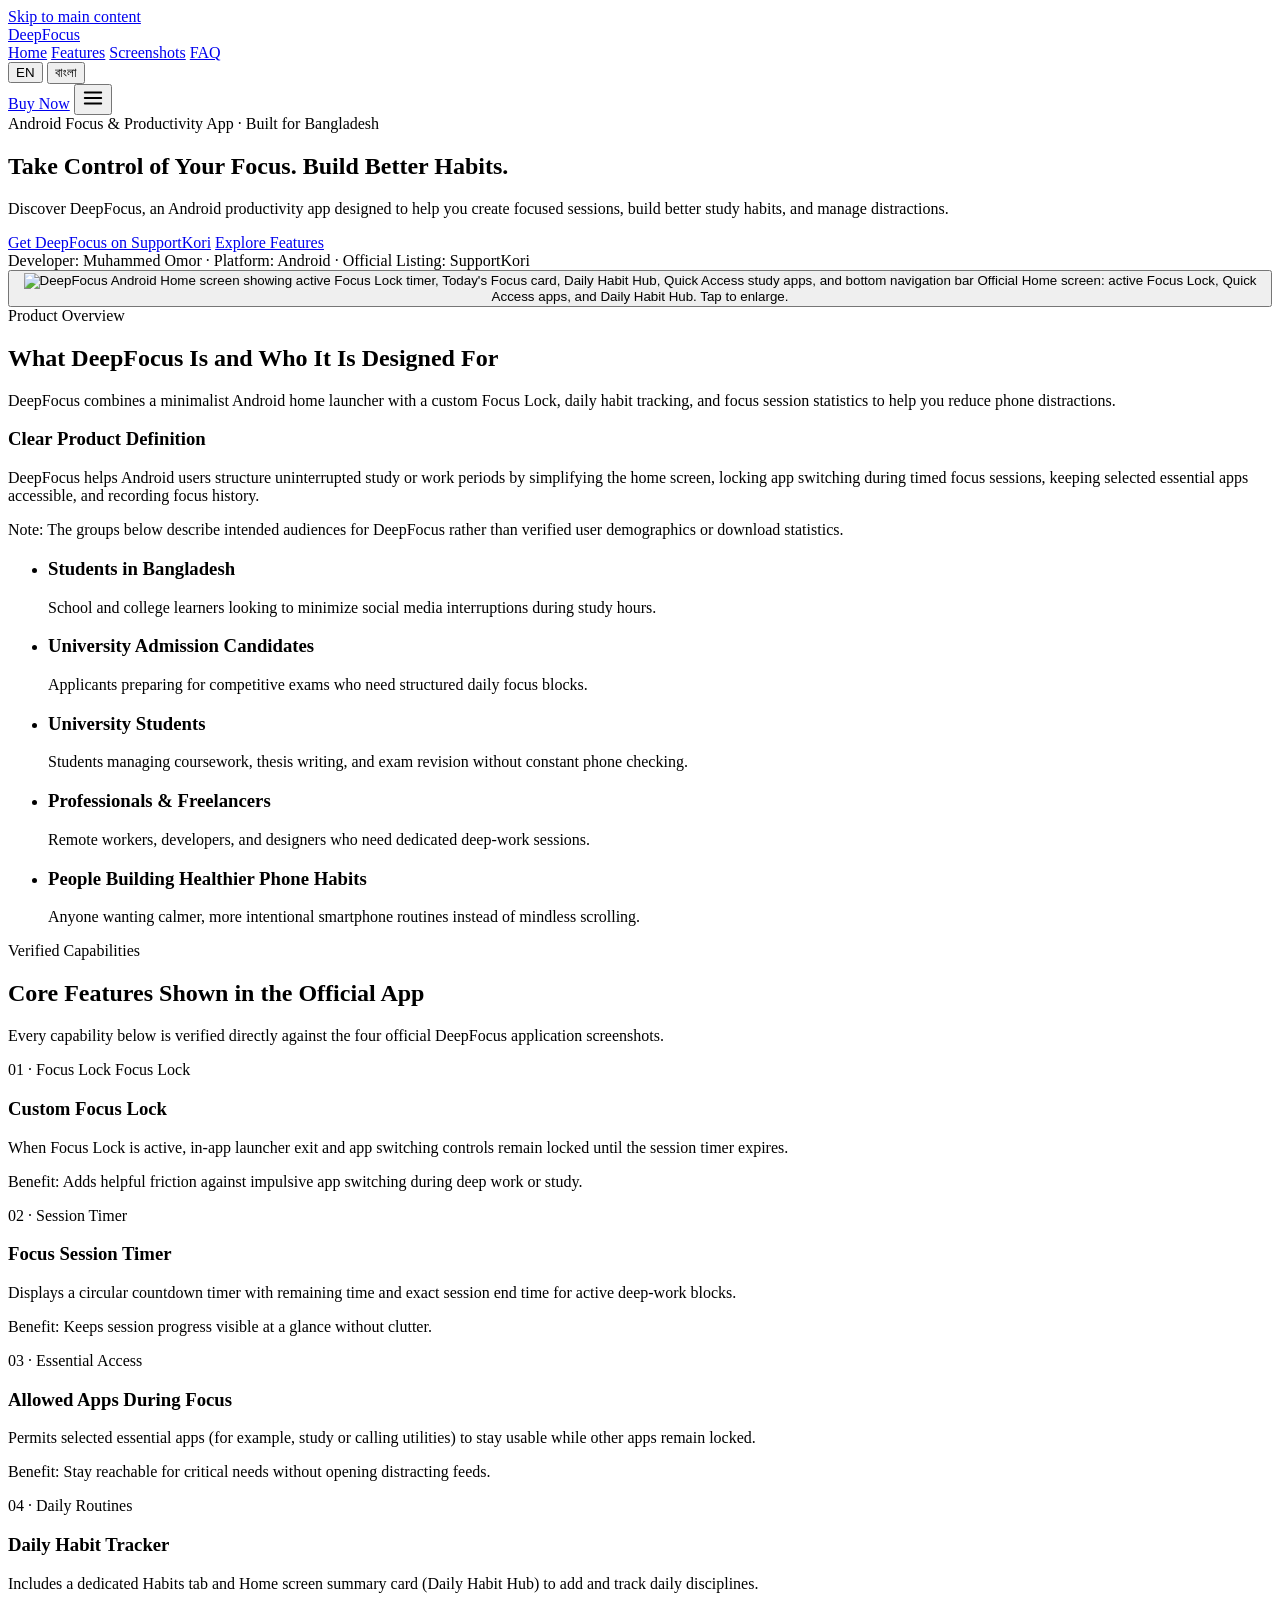
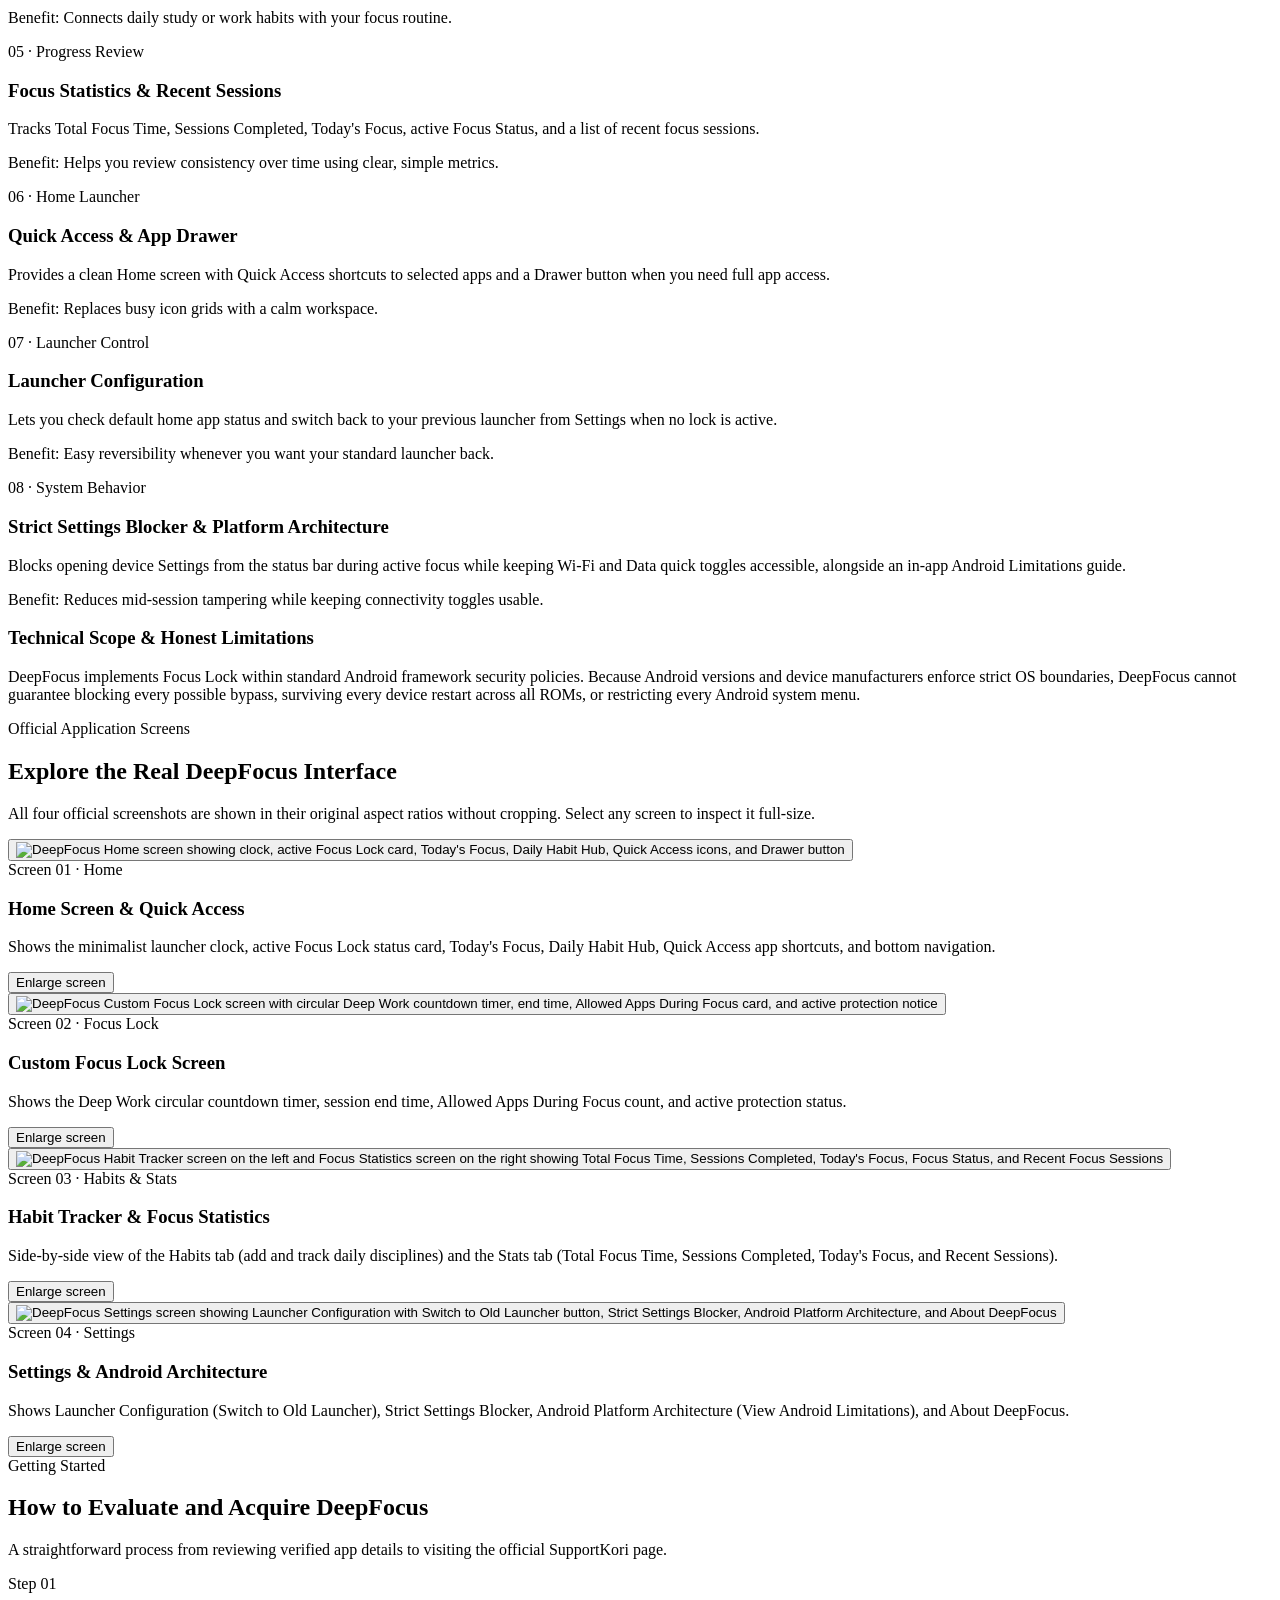
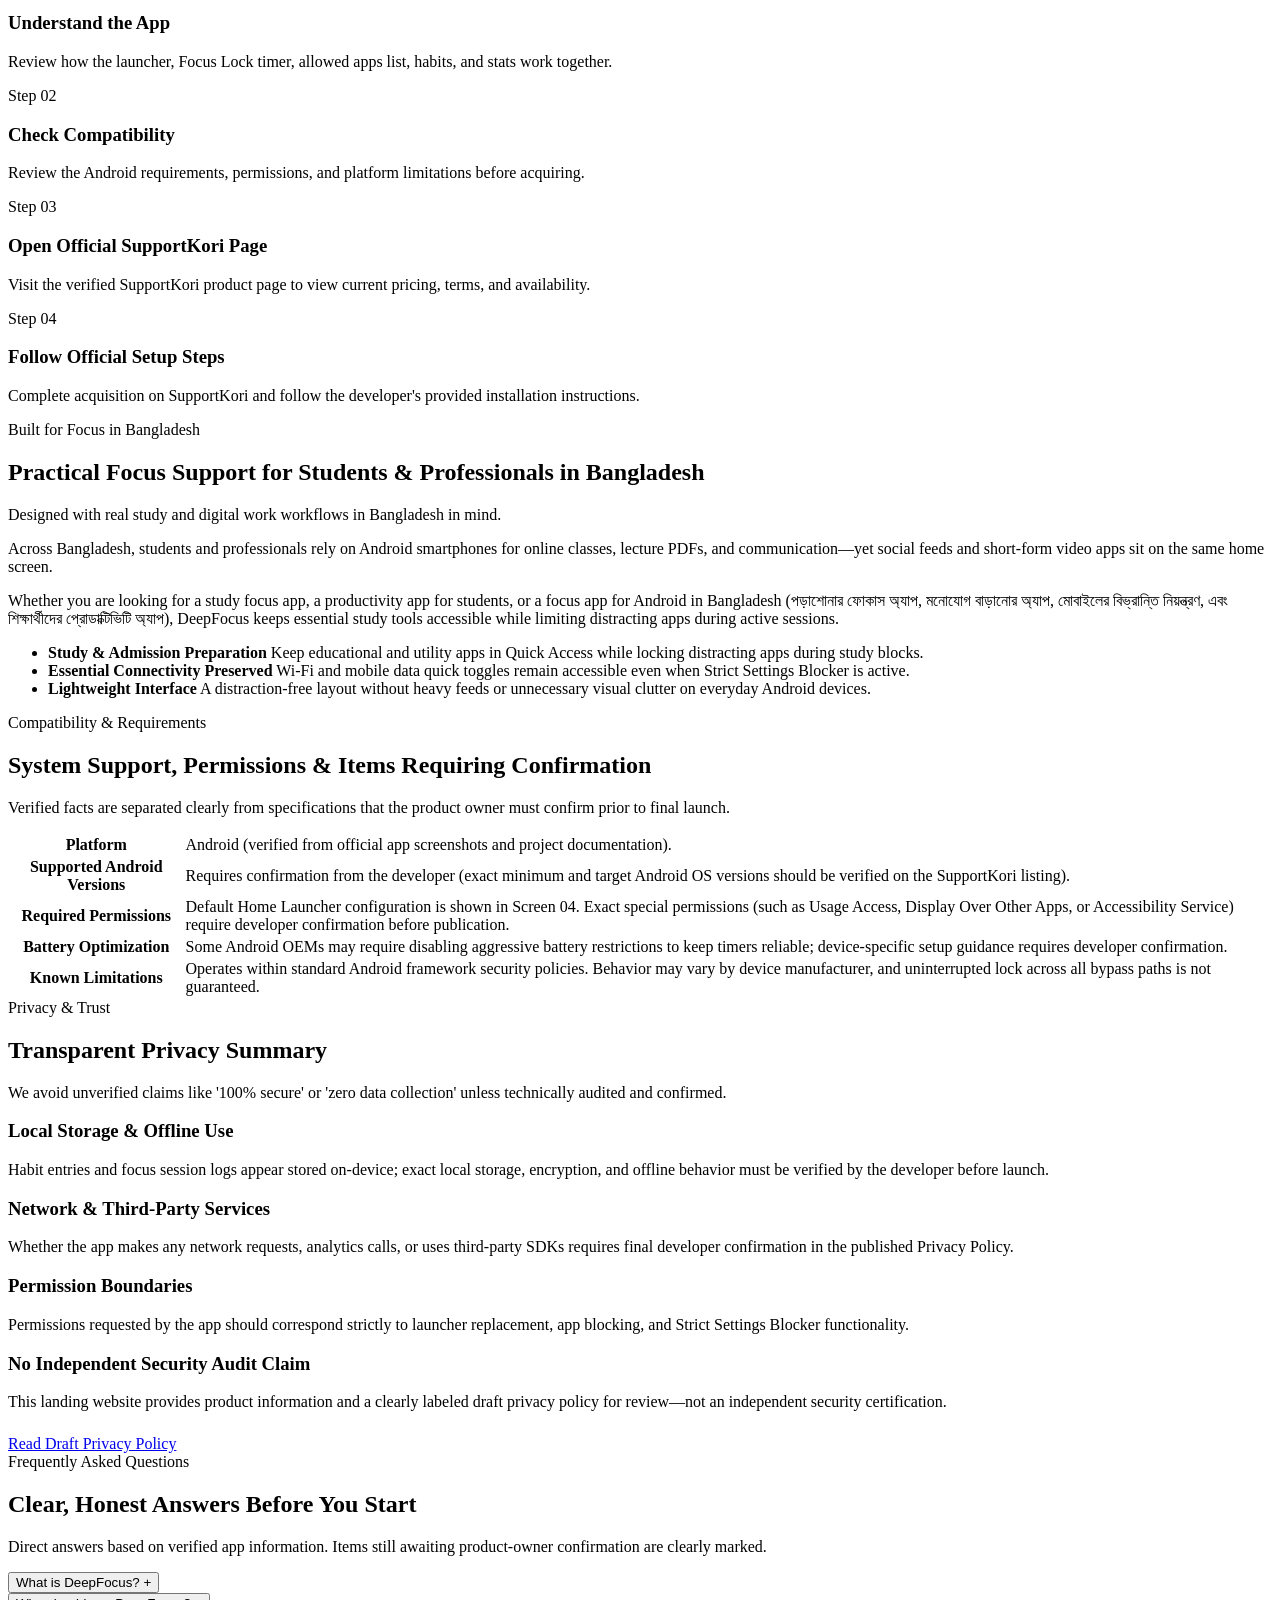
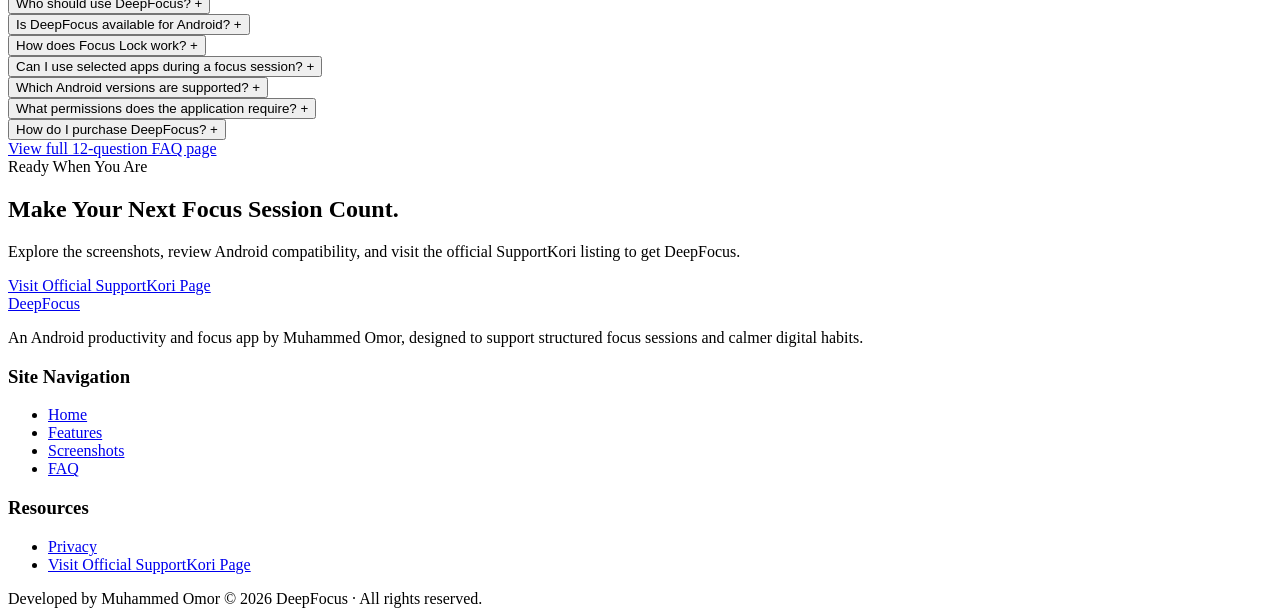
==== index.html @ 7eab88c1 "feat: initialize project skeleton for DeepFocus landing page Set up React, Vite, TypeScript, and Tai" ====
<!doctype html>
<html lang="en">
  <head>
    <meta charset="UTF-8" />
    <meta name="viewport" content="width=device-width, initial-scale=1.0" />
    <title>DeepFocus – Focus &amp; Study Productivity App in Bangladesh</title>
    <meta
      name="description"
      content="Discover DeepFocus, an Android focus and productivity app by Muhammed Omor for study sessions, habit tracking, and distraction management in Bangladesh."
    />
    <meta name="author" content="Muhammed Omor" />
    <meta name="theme-color" content="#0B1220" />

    <!--
      POST-DEPLOYMENT CONFIGURATION (Recommended):
      Once your site is live on GitHub Pages or Vercel, replace https://YOUR-PRODUCTION-DOMAIN/
      below with your real HTTPS URL and remove the comment markers.
      <link rel="canonical" href="https://YOUR-PRODUCTION-DOMAIN/" />
      <meta property="og:url" content="https://YOUR-PRODUCTION-DOMAIN/" />
    -->

    <!-- Open Graph / Social Sharing -->
    <meta property="og:type" content="website" />
    <meta property="og:site_name" content="DeepFocus" />
    <meta property="og:locale" content="en_BD" />
    <meta property="og:locale:alternate" content="bn_BD" />
    <meta property="og:title" content="DeepFocus – Focus &amp; Study Productivity App in Bangladesh" />
    <meta
      property="og:description"
      content="Discover DeepFocus, an Android focus and productivity app by Muhammed Omor for study sessions, habit tracking, and distraction management in Bangladesh."
    />
    <meta property="og:image" content="https://pockethostbd.github.io/drive-one/picture/mockup-1.png" />
    <meta
      property="og:image:alt"
      content="DeepFocus Android Home screen showing active Focus Lock, Today's Focus, Daily Habit Hub, and Quick Access apps"
    />

    <!-- Twitter / X Card -->
    <meta name="twitter:card" content="summary_large_image" />
    <meta name="twitter:title" content="DeepFocus – Focus &amp; Study Productivity App in Bangladesh" />
    <meta
      name="twitter:description"
      content="Discover DeepFocus, an Android focus and productivity app by Muhammed Omor for study sessions, habit tracking, and distraction management in Bangladesh."
    />
    <meta name="twitter:image" content="https://pockethostbd.github.io/drive-one/picture/mockup-1.png" />

    <link rel="stylesheet" href="assets/css/style.css" />

    <!-- Schema.org Structured Data (Verified Facts Only) -->
    <script type="application/ld+json">
      {
        "@context": "https://schema.org",
        "@graph": [
          {
            "@type": "WebSite",
            "name": "DeepFocus",
            "inLanguage": ["en", "bn"],
            "description": "Official product website for DeepFocus, an Android focus and productivity application by Muhammed Omor for users in Bangladesh."
          },
          {
            "@type": "Person",
            "name": "Muhammed Omor"
          },
          {
            "@type": "SoftwareApplication",
            "name": "DeepFocus",
            "applicationCategory": "ProductivityApplication",
            "operatingSystem": "Android",
            "description": "An Android productivity and focus application combining a minimalist home launcher, Custom Focus Lock timer, Allowed Apps whitelist, Daily Habit Tracker, and Focus Statistics.",
            "author": {
              "@type": "Person",
              "name": "Muhammed Omor"
            },
            "screenshot": [
              "https://pockethostbd.github.io/drive-one/picture/mockup-1.png",
              "https://pockethostbd.github.io/drive-one/picture/mockup-2.png",
              "https://pockethostbd.github.io/drive-one/picture/mockup-3.png",
              "https://pockethostbd.github.io/drive-one/picture/mockup-4.png"
            ],
            "sameAs": [
              "https://www.supportkori.com/muhammedomor/extras/deepfocus-app-ts3g"
            ]
          }
        ]
      }
    </script>
  </head>
  <body>
    <a class="skip-link" href="#main-content" data-i18n="skip.content">Skip to main content</a>

    <!-- Header & Navigation -->
    <header class="site-header">
      <div class="container header-inner">
        <a href="index.html" class="brand-wordmark">DeepFocus</a>

        <nav class="desktop-nav" aria-label="Primary navigation">
          <a href="#top" class="nav-link" aria-current="page" data-i18n="nav.home">Home</a>
          <a href="#features" class="nav-link" data-i18n="nav.features">Features</a>
          <a href="#screenshots" class="nav-link" data-i18n="nav.screenshots">Screenshots</a>
          <a href="#faq" class="nav-link" data-i18n="nav.faq">FAQ</a>
        </nav>

        <div class="header-actions">
          <div class="lang-switch" role="group" aria-label="Language switcher">
            <button type="button" class="lang-btn" data-lang-switch="en" aria-pressed="true">EN</button>
            <button type="button" class="lang-btn" data-lang-switch="bn" aria-pressed="false">বাংলা</button>
          </div>

          <a
            href="https://www.supportkori.com/muhammedomor/extras/deepfocus-app-ts3g"
            target="_blank"
            rel="noopener noreferrer"
            class="btn btn-primary btn-sm header-cta"
            data-i18n="nav.buy"
          >Buy Now</a>

          <button
            type="button"
            id="menu-toggle"
            class="menu-toggle"
            aria-expanded="false"
            aria-controls="mobile-menu"
            aria-label="Open navigation menu"
          >
            <svg width="22" height="22" viewBox="0 0 24 24" fill="none" stroke="currentColor" stroke-width="2" stroke-linecap="round" aria-hidden="true">
              <line x1="3" y1="6" x2="21" y2="6"></line>
              <line x1="3" y1="12" x2="21" y2="12"></line>
              <line x1="3" y1="18" x2="21" y2="18"></line>
            </svg>
          </button>
        </div>
      </div>

      <div id="mobile-menu" class="mobile-menu" hidden>
        <ul class="mobile-nav-list">
          <li><a href="#top" class="mobile-nav-link" aria-current="page" data-i18n="nav.home">Home</a></li>
          <li><a href="features.html" class="mobile-nav-link" data-i18n="nav.features">Features</a></li>
          <li><a href="#screenshots" class="mobile-nav-link" data-i18n="nav.screenshots">Screenshots</a></li>
          <li><a href="faq.html" class="mobile-nav-link" data-i18n="nav.faq">FAQ</a></li>
          <li><a href="privacy.html" class="mobile-nav-link" data-i18n="nav.privacy">Privacy</a></li>
        </ul>
        <a
          href="https://www.supportkori.com/muhammedomor/extras/deepfocus-app-ts3g"
          target="_blank"
          rel="noopener noreferrer"
          class="btn btn-primary"
          data-i18n="hero.ctaPrimary"
        >Get DeepFocus on SupportKori</a>
      </div>
    </header>

    <main id="main-content">
      <!-- B. Hero Section -->
      <section id="top" class="hero">
        <div class="container hero-grid">
          <div>
            <span class="hero-kicker" data-i18n="hero.kicker">Android Focus &amp; Productivity App · Built for Bangladesh</span>
            <h1 class="hero-title" data-i18n="hero.title">Take Control of Your Focus. Build Better Habits.</h1>
            <p class="hero-description" data-i18n="hero.desc">
              Discover DeepFocus, an Android productivity app designed to help you create focused sessions, build better study habits, and manage distractions.
            </p>

            <div class="hero-actions">
              <a
                href="https://www.supportkori.com/muhammedomor/extras/deepfocus-app-ts3g"
                target="_blank"
                rel="noopener noreferrer"
                class="btn btn-primary"
                data-i18n="hero.ctaPrimary"
              >Get DeepFocus on SupportKori</a>
              <a href="#features" class="btn btn-secondary" data-i18n="hero.ctaSecondary">Explore Features</a>
            </div>

            <div class="hero-meta">
              <span data-i18n="hero.metaDev">Developer: Muhammed Omor</span>
              <span class="hero-meta-sep" aria-hidden="true">·</span>
              <span data-i18n="hero.metaPlatform">Platform: Android</span>
              <span class="hero-meta-sep" aria-hidden="true">·</span>
              <span data-i18n="hero.metaChannel">Official Listing: SupportKori</span>
            </div>
          </div>

          <div class="hero-media">
            <button
              type="button"
              class="hero-screenshot-btn"
              data-lightbox-index="0"
              aria-label="Enlarge official DeepFocus Home screen screenshot"
            >
              <img
                src="https://pockethostbd.github.io/drive-one/picture/mockup-1.png"
                alt="DeepFocus Android Home screen showing active Focus Lock timer, Today's Focus card, Daily Habit Hub, Quick Access study apps, and bottom navigation bar"
                width="1212"
                height="1297"
                fetchpriority="high"
                referrerpolicy="no-referrer"
              />
              <span class="hero-screenshot-caption" data-i18n="hero.imgCaption">
                Official Home screen: active Focus Lock, Quick Access apps, and Daily Habit Hub. Tap to enlarge.
              </span>
            </button>
          </div>
        </div>
      </section>

      <!-- C. Trust and Product Summary -->
      <section id="summary" class="section section-soft">
        <div class="container">
          <div class="section-header">
            <span class="eyebrow" data-i18n="summary.eyebrow">Product Overview</span>
            <h2 class="section-title" data-i18n="summary.title">What DeepFocus Is and Who It Is Designed For</h2>
            <p class="section-lead" data-i18n="summary.lead">
              DeepFocus combines a minimalist Android home launcher with a custom Focus Lock, daily habit tracking, and focus session statistics to help you reduce phone distractions.
            </p>
          </div>

          <div class="summary-grid">
            <div class="definition-box">
              <h3 class="definition-title" data-i18n="summary.defTitle">Clear Product Definition</h3>
              <p class="definition-text" data-i18n="summary.defText">
                DeepFocus helps Android users structure uninterrupted study or work periods by simplifying the home screen, locking app switching during timed focus sessions, keeping selected essential apps accessible, and recording focus history.
              </p>
              <p class="definition-note" data-i18n="summary.defNote">
                Note: The groups below describe intended audiences for DeepFocus rather than verified user demographics or download statistics.
              </p>
            </div>

            <ul class="audience-list">
              <li class="audience-item">
                <h3 class="audience-item-title" data-i18n="summary.aud1Title">Students in Bangladesh</h3>
                <p class="audience-item-desc" data-i18n="summary.aud1Desc">School and college learners looking to minimize social media interruptions during study hours.</p>
              </li>
              <li class="audience-item">
                <h3 class="audience-item-title" data-i18n="summary.aud2Title">University Admission Candidates</h3>
                <p class="audience-item-desc" data-i18n="summary.aud2Desc">Applicants preparing for competitive exams who need structured daily focus blocks.</p>
              </li>
              <li class="audience-item">
                <h3 class="audience-item-title" data-i18n="summary.aud3Title">University Students</h3>
                <p class="audience-item-desc" data-i18n="summary.aud3Desc">Students managing coursework, thesis writing, and exam revision without constant phone checking.</p>
              </li>
              <li class="audience-item">
                <h3 class="audience-item-title" data-i18n="summary.aud4Title">Professionals &amp; Freelancers</h3>
                <p class="audience-item-desc" data-i18n="summary.aud4Desc">Remote workers, developers, and designers who need dedicated deep-work sessions.</p>
              </li>
              <li class="audience-item">
                <h3 class="audience-item-title" data-i18n="summary.aud5Title">People Building Healthier Phone Habits</h3>
                <p class="audience-item-desc" data-i18n="summary.aud5Desc">Anyone wanting calmer, more intentional smartphone routines instead of mindless scrolling.</p>
              </li>
            </ul>
          </div>
        </div>
      </section>

      <!-- D. Feature Overview -->
      <section id="features" class="section">
        <div class="container">
          <div class="section-header">
            <span class="eyebrow" data-i18n="features.eyebrow">Verified Capabilities</span>
            <h2 class="section-title" data-i18n="features.title">Core Features Shown in the Official App</h2>
            <p class="section-lead" data-i18n="features.lead">
              Every capability below is verified directly against the four official DeepFocus application screenshots.
            </p>
          </div>

          <div class="features-grid">
            <article class="feature-card feature-card--lock">
              <div class="feature-meta">
                <span data-i18n="features.f1Meta">01 · Focus Lock</span>
                <span class="feature-tag" data-i18n="features.f1Tag">Focus Lock</span>
              </div>
              <h3 class="feature-title" data-i18n="features.f1Title">Custom Focus Lock</h3>
              <p class="feature-desc" data-i18n="features.f1Desc">
                When Focus Lock is active, in-app launcher exit and app switching controls remain locked until the session timer expires.
              </p>
              <p class="feature-benefit" data-i18n="features.f1Benefit">
                Benefit: Adds helpful friction against impulsive app switching during deep work or study.
              </p>
            </article>

            <article class="feature-card">
              <div class="feature-meta">
                <span data-i18n="features.f2Meta">02 · Session Timer</span>
              </div>
              <h3 class="feature-title" data-i18n="features.f2Title">Focus Session Timer</h3>
              <p class="feature-desc" data-i18n="features.f2Desc">
                Displays a circular countdown timer with remaining time and exact session end time for active deep-work blocks.
              </p>
              <p class="feature-benefit" data-i18n="features.f2Benefit">
                Benefit: Keeps session progress visible at a glance without clutter.
              </p>
            </article>

            <article class="feature-card">
              <div class="feature-meta">
                <span data-i18n="features.f3Meta">03 · Essential Access</span>
              </div>
              <h3 class="feature-title" data-i18n="features.f3Title">Allowed Apps During Focus</h3>
              <p class="feature-desc" data-i18n="features.f3Desc">
                Permits selected essential apps (for example, study or calling utilities) to stay usable while other apps remain locked.
              </p>
              <p class="feature-benefit" data-i18n="features.f3Benefit">
                Benefit: Stay reachable for critical needs without opening distracting feeds.
              </p>
            </article>

            <article class="feature-card">
              <div class="feature-meta">
                <span data-i18n="features.f4Meta">04 · Daily Routines</span>
              </div>
              <h3 class="feature-title" data-i18n="features.f4Title">Daily Habit Tracker</h3>
              <p class="feature-desc" data-i18n="features.f4Desc">
                Includes a dedicated Habits tab and Home screen summary card (Daily Habit Hub) to add and track daily disciplines.
              </p>
              <p class="feature-benefit" data-i18n="features.f4Benefit">
                Benefit: Connects daily study or work habits with your focus routine.
              </p>
            </article>

            <article class="feature-card">
              <div class="feature-meta">
                <span data-i18n="features.f5Meta">05 · Progress Review</span>
              </div>
              <h3 class="feature-title" data-i18n="features.f5Title">Focus Statistics &amp; Recent Sessions</h3>
              <p class="feature-desc" data-i18n="features.f5Desc">
                Tracks Total Focus Time, Sessions Completed, Today's Focus, active Focus Status, and a list of recent focus sessions.
              </p>
              <p class="feature-benefit" data-i18n="features.f5Benefit">
                Benefit: Helps you review consistency over time using clear, simple metrics.
              </p>
            </article>

            <article class="feature-card">
              <div class="feature-meta">
                <span data-i18n="features.f6Meta">06 · Home Launcher</span>
              </div>
              <h3 class="feature-title" data-i18n="features.f6Title">Quick Access &amp; App Drawer</h3>
              <p class="feature-desc" data-i18n="features.f6Desc">
                Provides a clean Home screen with Quick Access shortcuts to selected apps and a Drawer button when you need full app access.
              </p>
              <p class="feature-benefit" data-i18n="features.f6Benefit">
                Benefit: Replaces busy icon grids with a calm workspace.
              </p>
            </article>

            <article class="feature-card">
              <div class="feature-meta">
                <span data-i18n="features.f7Meta">07 · Launcher Control</span>
              </div>
              <h3 class="feature-title" data-i18n="features.f7Title">Launcher Configuration</h3>
              <p class="feature-desc" data-i18n="features.f7Desc">
                Lets you check default home app status and switch back to your previous launcher from Settings when no lock is active.
              </p>
              <p class="feature-benefit" data-i18n="features.f7Benefit">
                Benefit: Easy reversibility whenever you want your standard launcher back.
              </p>
            </article>

            <article class="feature-card feature-card--wide">
              <div class="feature-meta">
                <span data-i18n="features.f8Meta">08 · System Behavior</span>
              </div>
              <h3 class="feature-title" data-i18n="features.f8Title">Strict Settings Blocker &amp; Platform Architecture</h3>
              <p class="feature-desc" data-i18n="features.f8Desc">
                Blocks opening device Settings from the status bar during active focus while keeping Wi-Fi and Data quick toggles accessible, alongside an in-app Android Limitations guide.
              </p>
              <p class="feature-benefit" data-i18n="features.f8Benefit">
                Benefit: Reduces mid-session tampering while keeping connectivity toggles usable.
              </p>
            </article>
          </div>

          <div class="limitations-callout">
            <h3 class="limitations-title" data-i18n="features.limitTitle">Technical Scope &amp; Honest Limitations</h3>
            <p class="limitations-text" data-i18n="features.limitText">
              DeepFocus implements Focus Lock within standard Android framework security policies. Because Android versions and device manufacturers enforce strict OS boundaries, DeepFocus cannot guarantee blocking every possible bypass, surviving every device restart across all ROMs, or restricting every Android system menu.
            </p>
          </div>
        </div>
      </section>

      <!-- E. Official Screenshot Gallery -->
      <section id="screenshots" class="section surface-dark">
        <div class="container">
          <div class="section-header">
            <span class="eyebrow" data-i18n="screens.eyebrow">Official Application Screens</span>
            <h2 class="section-title" data-i18n="screens.title">Explore the Real DeepFocus Interface</h2>
            <p class="section-lead" data-i18n="screens.lead">
              All four official screenshots are shown in their original aspect ratios without cropping. Select any screen to inspect it full-size.
            </p>
          </div>

          <div class="screenshots-grid">
            <article class="screenshot-card">
              <button
                type="button"
                class="screenshot-trigger"
                data-lightbox-index="0"
                aria-label="Enlarge Screen 01: Home Screen and Quick Access"
              >
                <img
                  src="https://pockethostbd.github.io/drive-one/picture/mockup-1.png"
                  alt="DeepFocus Home screen showing clock, active Focus Lock card, Today's Focus, Daily Habit Hub, Quick Access icons, and Drawer button"
                  width="1212"
                  height="1297"
                  loading="lazy"
                  referrerpolicy="no-referrer"
                />
              </button>
              <div class="screenshot-body">
                <span class="screenshot-index" data-i18n="screens.s1Num">Screen 01 · Home</span>
                <h3 class="screenshot-title" data-i18n="screens.s1Title">Home Screen &amp; Quick Access</h3>
                <p class="screenshot-desc" data-i18n="screens.s1Desc">
                  Shows the minimalist launcher clock, active Focus Lock status card, Today's Focus, Daily Habit Hub, Quick Access app shortcuts, and bottom navigation.
                </p>
                <button type="button" class="screenshot-enlarge" data-lightbox-index="0" data-i18n="screens.enlarge">Enlarge screen</button>
              </div>
            </article>

            <article class="screenshot-card">
              <button
                type="button"
                class="screenshot-trigger"
                data-lightbox-index="1"
                aria-label="Enlarge Screen 02: Custom Focus Lock Screen"
              >
                <img
                  src="https://pockethostbd.github.io/drive-one/picture/mockup-2.png"
                  alt="DeepFocus Custom Focus Lock screen with circular Deep Work countdown timer, end time, Allowed Apps During Focus card, and active protection notice"
                  width="1122"
                  height="1402"
                  loading="lazy"
                  referrerpolicy="no-referrer"
                />
              </button>
              <div class="screenshot-body">
                <span class="screenshot-index" data-i18n="screens.s2Num">Screen 02 · Focus Lock</span>
                <h3 class="screenshot-title" data-i18n="screens.s2Title">Custom Focus Lock Screen</h3>
                <p class="screenshot-desc" data-i18n="screens.s2Desc">
                  Shows the Deep Work circular countdown timer, session end time, Allowed Apps During Focus count, and active protection status.
                </p>
                <button type="button" class="screenshot-enlarge" data-lightbox-index="1" data-i18n="screens.enlarge">Enlarge screen</button>
              </div>
            </article>

            <article class="screenshot-card">
              <button
                type="button"
                class="screenshot-trigger"
                data-lightbox-index="2"
                aria-label="Enlarge Screen 03: Habit Tracker and Focus Statistics"
              >
                <img
                  src="https://pockethostbd.github.io/drive-one/picture/mockup-3.png"
                  alt="DeepFocus Habit Tracker screen on the left and Focus Statistics screen on the right showing Total Focus Time, Sessions Completed, Today's Focus, Focus Status, and Recent Focus Sessions"
                  width="1122"
                  height="1402"
                  loading="lazy"
                  referrerpolicy="no-referrer"
                />
              </button>
              <div class="screenshot-body">
                <span class="screenshot-index" data-i18n="screens.s3Num">Screen 03 · Habits &amp; Stats</span>
                <h3 class="screenshot-title" data-i18n="screens.s3Title">Habit Tracker &amp; Focus Statistics</h3>
                <p class="screenshot-desc" data-i18n="screens.s3Desc">
                  Side-by-side view of the Habits tab (add and track daily disciplines) and the Stats tab (Total Focus Time, Sessions Completed, Today's Focus, and Recent Sessions).
                </p>
                <button type="button" class="screenshot-enlarge" data-lightbox-index="2" data-i18n="screens.enlarge">Enlarge screen</button>
              </div>
            </article>

            <article class="screenshot-card">
              <button
                type="button"
                class="screenshot-trigger"
                data-lightbox-index="3"
                aria-label="Enlarge Screen 04: Settings and Android Platform Architecture"
              >
                <img
                  src="https://pockethostbd.github.io/drive-one/picture/mockup-4.png"
                  alt="DeepFocus Settings screen showing Launcher Configuration with Switch to Old Launcher button, Strict Settings Blocker, Android Platform Architecture, and About DeepFocus"
                  width="1122"
                  height="1402"
                  loading="lazy"
                  referrerpolicy="no-referrer"
                />
              </button>
              <div class="screenshot-body">
                <span class="screenshot-index" data-i18n="screens.s4Num">Screen 04 · Settings</span>
                <h3 class="screenshot-title" data-i18n="screens.s4Title">Settings &amp; Android Architecture</h3>
                <p class="screenshot-desc" data-i18n="screens.s4Desc">
                  Shows Launcher Configuration (Switch to Old Launcher), Strict Settings Blocker, Android Platform Architecture (View Android Limitations), and About DeepFocus.
                </p>
                <button type="button" class="screenshot-enlarge" data-lightbox-index="3" data-i18n="screens.enlarge">Enlarge screen</button>
              </div>
            </article>
          </div>
        </div>
      </section>

      <!-- F. How It Works -->
      <section id="how-it-works" class="section">
        <div class="container">
          <div class="section-header">
            <span class="eyebrow" data-i18n="how.eyebrow">Getting Started</span>
            <h2 class="section-title" data-i18n="how.title">How to Evaluate and Acquire DeepFocus</h2>
            <p class="section-lead" data-i18n="how.lead">
              A straightforward process from reviewing verified app details to visiting the official SupportKori page.
            </p>
          </div>

          <div class="steps-grid">
            <article class="step-card">
              <span class="step-num" data-i18n="how.st1Num">Step 01</span>
              <h3 class="step-title" data-i18n="how.st1Title">Understand the App</h3>
              <p class="step-desc" data-i18n="how.st1Desc">
                Review how the launcher, Focus Lock timer, allowed apps list, habits, and stats work together.
              </p>
            </article>

            <article class="step-card">
              <span class="step-num" data-i18n="how.st2Num">Step 02</span>
              <h3 class="step-title" data-i18n="how.st2Title">Check Compatibility</h3>
              <p class="step-desc" data-i18n="how.st2Desc">
                Review the Android requirements, permissions, and platform limitations before acquiring.
              </p>
            </article>

            <article class="step-card">
              <span class="step-num" data-i18n="how.st3Num">Step 03</span>
              <h3 class="step-title" data-i18n="how.st3Title">Open Official SupportKori Page</h3>
              <p class="step-desc" data-i18n="how.st3Desc">
                Visit the verified SupportKori product page to view current pricing, terms, and availability.
              </p>
            </article>

            <article class="step-card">
              <span class="step-num" data-i18n="how.st4Num">Step 04</span>
              <h3 class="step-title" data-i18n="how.st4Title">Follow Official Setup Steps</h3>
              <p class="step-desc" data-i18n="how.st4Desc">
                Complete acquisition on SupportKori and follow the developer's provided installation instructions.
              </p>
            </article>
          </div>
        </div>
      </section>

      <!-- G. Bangladesh-Focused Section -->
      <section id="bangladesh" class="section section-soft">
        <div class="container">
          <div class="section-header">
            <span class="eyebrow" data-i18n="bd.eyebrow">Built for Focus in Bangladesh</span>
            <h2 class="section-title" data-i18n="bd.title">Practical Focus Support for Students &amp; Professionals in Bangladesh</h2>
            <p class="section-lead" data-i18n="bd.lead">
              Designed with real study and digital work workflows in Bangladesh in mind.
            </p>
          </div>

          <div class="bd-grid">
            <div class="bd-card">
              <p data-i18n="bd.p1">
                Across Bangladesh, students and professionals rely on Android smartphones for online classes, lecture PDFs, and communication—yet social feeds and short-form video apps sit on the same home screen.
              </p>
              <p style="margin-bottom: 0;" data-i18n="bd.p2">
                Whether you are looking for a study focus app, a productivity app for students, or a focus app for Android in Bangladesh (পড়াশোনার ফোকাস অ্যাপ, মনোযোগ বাড়ানোর অ্যাপ, মোবাইলের বিভ্রান্তি নিয়ন্ত্রণ, এবং শিক্ষার্থীদের প্রোডাক্টিভিটি অ্যাপ), DeepFocus keeps essential study tools accessible while limiting distracting apps during active sessions.
              </p>
            </div>

            <div class="bd-card">
              <ul class="bd-list">
                <li>
                  <strong data-i18n="bd.item1Title">Study &amp; Admission Preparation</strong>
                  <span data-i18n="bd.item1Desc">Keep educational and utility apps in Quick Access while locking distracting apps during study blocks.</span>
                </li>
                <li>
                  <strong data-i18n="bd.item2Title">Essential Connectivity Preserved</strong>
                  <span data-i18n="bd.item2Desc">Wi-Fi and mobile data quick toggles remain accessible even when Strict Settings Blocker is active.</span>
                </li>
                <li>
                  <strong data-i18n="bd.item3Title">Lightweight Interface</strong>
                  <span data-i18n="bd.item3Desc">A distraction-free layout without heavy feeds or unnecessary visual clutter on everyday Android devices.</span>
                </li>
              </ul>
            </div>
          </div>
        </div>
      </section>

      <!-- H. Compatibility and Requirements -->
      <section id="compatibility" class="section">
        <div class="container">
          <div class="section-header">
            <span class="eyebrow" data-i18n="compat.eyebrow">Compatibility &amp; Requirements</span>
            <h2 class="section-title" data-i18n="compat.title">System Support, Permissions &amp; Items Requiring Confirmation</h2>
            <p class="section-lead" data-i18n="compat.lead">
              Verified facts are separated clearly from specifications that the product owner must confirm prior to final launch.
            </p>
          </div>

          <div class="spec-table-wrap">
            <table class="spec-table">
              <tbody>
                <tr>
                  <th scope="row" data-i18n="compat.row1Key">Platform</th>
                  <td data-i18n="compat.row1Val">Android (verified from official app screenshots and project documentation).</td>
                </tr>
                <tr>
                  <th scope="row" data-i18n="compat.row2Key">Supported Android Versions</th>
                  <td data-i18n="compat.row2Val">
                    Requires confirmation from the developer (exact minimum and target Android OS versions should be verified on the SupportKori listing).
                  </td>
                </tr>
                <tr>
                  <th scope="row" data-i18n="compat.row3Key">Required Permissions</th>
                  <td data-i18n="compat.row3Val">
                    Default Home Launcher configuration is shown in Screen 04. Exact special permissions (such as Usage Access, Display Over Other Apps, or Accessibility Service) require developer confirmation before publication.
                  </td>
                </tr>
                <tr>
                  <th scope="row" data-i18n="compat.row4Key">Battery Optimization</th>
                  <td data-i18n="compat.row4Val">
                    Some Android OEMs may require disabling aggressive battery restrictions to keep timers reliable; device-specific setup guidance requires developer confirmation.
                  </td>
                </tr>
                <tr>
                  <th scope="row" data-i18n="compat.row5Key">Known Limitations</th>
                  <td data-i18n="compat.row5Val">
                    Operates within standard Android framework security policies. Behavior may vary by device manufacturer, and uninterrupted lock across all bypass paths is not guaranteed.
                  </td>
                </tr>
              </tbody>
            </table>
          </div>
        </div>
      </section>

      <!-- I. Privacy and Trust -->
      <section id="privacy" class="section section-soft">
        <div class="container">
          <div class="section-header">
            <span class="eyebrow" data-i18n="privacy.eyebrow">Privacy &amp; Trust</span>
            <h2 class="section-title" data-i18n="privacy.title">Transparent Privacy Summary</h2>
            <p class="section-lead" data-i18n="privacy.lead">
              We avoid unverified claims like '100% secure' or 'zero data collection' unless technically audited and confirmed.
            </p>
          </div>

          <div class="privacy-grid">
            <article class="privacy-card">
              <h3 data-i18n="privacy.c1Title">Local Storage &amp; Offline Use</h3>
              <p data-i18n="privacy.c1Desc">
                Habit entries and focus session logs appear stored on-device; exact local storage, encryption, and offline behavior must be verified by the developer before launch.
              </p>
            </article>

            <article class="privacy-card">
              <h3 data-i18n="privacy.c2Title">Network &amp; Third-Party Services</h3>
              <p data-i18n="privacy.c2Desc">
                Whether the app makes any network requests, analytics calls, or uses third-party SDKs requires final developer confirmation in the published Privacy Policy.
              </p>
            </article>

            <article class="privacy-card">
              <h3 data-i18n="privacy.c3Title">Permission Boundaries</h3>
              <p data-i18n="privacy.c3Desc">
                Permissions requested by the app should correspond strictly to launcher replacement, app blocking, and Strict Settings Blocker functionality.
              </p>
            </article>

            <article class="privacy-card">
              <h3 data-i18n="privacy.c4Title">No Independent Security Audit Claim</h3>
              <p data-i18n="privacy.c4Desc">
                This landing website provides product information and a clearly labeled draft privacy policy for review—not an independent security certification.
              </p>
            </article>
          </div>

          <div style="margin-top: 24px;">
            <a href="privacy.html" class="btn btn-secondary" data-i18n="privacy.linkBtn">Read Draft Privacy Policy</a>
          </div>
        </div>
      </section>

      <!-- J. FAQ Section -->
      <section id="faq" class="section">
        <div class="container">
          <div class="section-header">
            <span class="eyebrow" data-i18n="faq.eyebrow">Frequently Asked Questions</span>
            <h2 class="section-title" data-i18n="faq.title">Clear, Honest Answers Before You Start</h2>
            <p class="section-lead" data-i18n="faq.lead">
              Direct answers based on verified app information. Items still awaiting product-owner confirmation are clearly marked.
            </p>
          </div>

          <div class="faq-list">
            <div class="faq-item">
              <button type="button" class="faq-question" aria-expanded="false" aria-controls="faq-panel-1">
                <span data-i18n="faq.q1">What is DeepFocus?</span>
                <span class="faq-icon" aria-hidden="true">+</span>
              </button>
              <div id="faq-panel-1" class="faq-panel" hidden>
                <p data-i18n="faq.a1">
                  DeepFocus is an Android productivity and focus app developed by Muhammed Omor. It combines a minimalist home launcher, Custom Focus Lock timer, Allowed Apps whitelist, Habit Tracker, and Focus Statistics.
                </p>
              </div>
            </div>

            <div class="faq-item">
              <button type="button" class="faq-question" aria-expanded="false" aria-controls="faq-panel-2">
                <span data-i18n="faq.q2">Who should use DeepFocus?</span>
                <span class="faq-icon" aria-hidden="true">+</span>
              </button>
              <div id="faq-panel-2" class="faq-panel" hidden>
                <p data-i18n="faq.a2">
                  It is intended for students in Bangladesh, university admission and job exam candidates, university students, professionals needing deep-work blocks, and anyone working to build healthier smartphone habits.
                </p>
              </div>
            </div>

            <div class="faq-item">
              <button type="button" class="faq-question" aria-expanded="false" aria-controls="faq-panel-3">
                <span data-i18n="faq.q3">Is DeepFocus available for Android?</span>
                <span class="faq-icon" aria-hidden="true">+</span>
              </button>
              <div id="faq-panel-3" class="faq-panel" hidden>
                <p data-i18n="faq.a3">
                  Yes. DeepFocus is built for Android devices and is distributed via its official SupportKori product page.
                </p>
              </div>
            </div>

            <div class="faq-item">
              <button type="button" class="faq-question" aria-expanded="false" aria-controls="faq-panel-4">
                <span data-i18n="faq.q4">How does Focus Lock work?</span>
                <span class="faq-icon" aria-hidden="true">+</span>
              </button>
              <div id="faq-panel-4" class="faq-panel" hidden>
                <p data-i18n="faq.a4">
                  When you start a Focus Lock session, the app locks in-app launcher exit and app-switching controls until the countdown timer finishes, operating within standard Android framework security policies.
                </p>
              </div>
            </div>

            <div class="faq-item">
              <button type="button" class="faq-question" aria-expanded="false" aria-controls="faq-panel-5">
                <span data-i18n="faq.q5">Can I use selected apps during a focus session?</span>
                <span class="faq-icon" aria-hidden="true">+</span>
              </button>
              <div id="faq-panel-5" class="faq-panel" hidden>
                <p data-i18n="faq.a5">
                  Yes. As shown in the Custom Focus Lock screen, you can keep selected essential apps usable via Allowed Apps During Focus while other apps remain locked.
                </p>
              </div>
            </div>

            <div class="faq-item">
              <button type="button" class="faq-question" aria-expanded="false" aria-controls="faq-panel-6">
                <span data-i18n="faq.q6">Which Android versions are supported?</span>
                <span class="faq-icon" aria-hidden="true">+</span>
              </button>
              <div id="faq-panel-6" class="faq-panel" hidden>
                <p data-i18n="faq.a6">
                  [Requires confirmation from the product owner before launch] Exact minimum and maximum supported Android OS versions are not yet specified here. Please check the official SupportKori listing or confirm with the developer.
                </p>
              </div>
            </div>

            <div class="faq-item">
              <button type="button" class="faq-question" aria-expanded="false" aria-controls="faq-panel-7">
                <span data-i18n="faq.q7">What permissions does the application require?</span>
                <span class="faq-icon" aria-hidden="true">+</span>
              </button>
              <div id="faq-panel-7" class="faq-panel" hidden>
                <p data-i18n="faq.a7">
                  The Settings screen confirms default Home Launcher setup. Any additional special Android permissions (such as Usage Access, Overlay, or Accessibility) must be confirmed by the product owner before publication.
                </p>
              </div>
            </div>

            <div class="faq-item">
              <button type="button" class="faq-question" aria-expanded="false" aria-controls="faq-panel-8">
                <span data-i18n="faq.q8">How do I purchase DeepFocus?</span>
                <span class="faq-icon" aria-hidden="true">+</span>
              </button>
              <div id="faq-panel-8" class="faq-panel" hidden>
                <p data-i18n="faq.a8">
                  Click 'Get DeepFocus on SupportKori' or 'Buy Now' to open the official SupportKori product page, where current pricing, access terms, and checkout options are listed.
                </p>
              </div>
            </div>
          </div>

          <div class="faq-more">
            <a href="faq.html" class="btn btn-secondary" data-i18n="faq.allLink">View full 12-question FAQ page</a>
          </div>
        </div>
      </section>

      <!-- K. Final Conversion Section -->
      <section class="cta-section surface-dark">
        <div class="container">
          <div class="cta-box">
            <span class="eyebrow" data-i18n="cta.eyebrow">Ready When You Are</span>
            <h2 class="cta-title" data-i18n="cta.title">Make Your Next Focus Session Count.</h2>
            <p class="cta-desc" data-i18n="cta.desc">
              Explore the screenshots, review Android compatibility, and visit the official SupportKori listing to get DeepFocus.
            </p>
            <a
              href="https://www.supportkori.com/muhammedomor/extras/deepfocus-app-ts3g"
              target="_blank"
              rel="noopener noreferrer"
              class="btn btn-primary"
              data-i18n="cta.button"
            >Visit Official SupportKori Page</a>
          </div>
        </div>
      </section>
    </main>

    <!-- L. Footer -->
    <footer class="site-footer">
      <div class="container">
        <div class="footer-grid">
          <div>
            <a href="index.html" class="footer-brand">DeepFocus</a>
            <p class="footer-desc" data-i18n="footer.desc">
              An Android productivity and focus app by Muhammed Omor, designed to support structured focus sessions and calmer digital habits.
            </p>
          </div>

          <div>
            <h3 class="footer-heading" data-i18n="footer.navHeading">Site Navigation</h3>
            <ul class="footer-links">
              <li><a href="index.html" data-i18n="nav.home">Home</a></li>
              <li><a href="features.html" data-i18n="nav.features">Features</a></li>
              <li><a href="#screenshots" data-i18n="nav.screenshots">Screenshots</a></li>
              <li><a href="faq.html" data-i18n="nav.faq">FAQ</a></li>
            </ul>
          </div>

          <div>
            <h3 class="footer-heading" data-i18n="footer.infoHeading">Resources</h3>
            <ul class="footer-links">
              <li><a href="privacy.html" data-i18n="nav.privacy">Privacy</a></li>
              <li>
                <a
                  href="https://www.supportkori.com/muhammedomor/extras/deepfocus-app-ts3g"
                  target="_blank"
                  rel="noopener noreferrer"
                  data-i18n="cta.button"
                >Visit Official SupportKori Page</a>
              </li>
            </ul>
          </div>
        </div>

        <div class="footer-bottom">
          <span data-i18n="footer.dev">Developed by Muhammed Omor</span>
          <span>&copy; <span id="current-year">2026</span> DeepFocus · <span data-i18n="footer.rights">All rights reserved.</span></span>
        </div>
      </div>
    </footer>

    <!-- Screenshot Lightbox Modal -->
    <div
      id="screenshot-lightbox"
      class="lightbox"
      role="dialog"
      aria-modal="true"
      aria-labelledby="lightbox-title"
      hidden
    >
      <div class="lightbox-dialog">
        <div class="lightbox-bar">
          <h3 id="lightbox-title" class="lightbox-title">Screen Preview</h3>
          <button type="button" id="lightbox-close" class="lightbox-close" data-i18n="modal.close">Close</button>
        </div>
        <div class="lightbox-media">
          <img id="lightbox-img" src="" alt="" referrerpolicy="no-referrer" />
        </div>
        <div class="lightbox-footer">
          <p id="lightbox-caption" style="margin: 0;"></p>
          <div class="lightbox-nav">
            <button type="button" id="lightbox-prev" class="btn btn-secondary btn-sm" data-i18n="modal.prev">Previous</button>
            <button type="button" id="lightbox-next" class="btn btn-secondary btn-sm" data-i18n="modal.next">Next</button>
          </div>
        </div>
      </div>
    </div>

    <script src="assets/js/main.js" defer></script>
  </body>
</html>
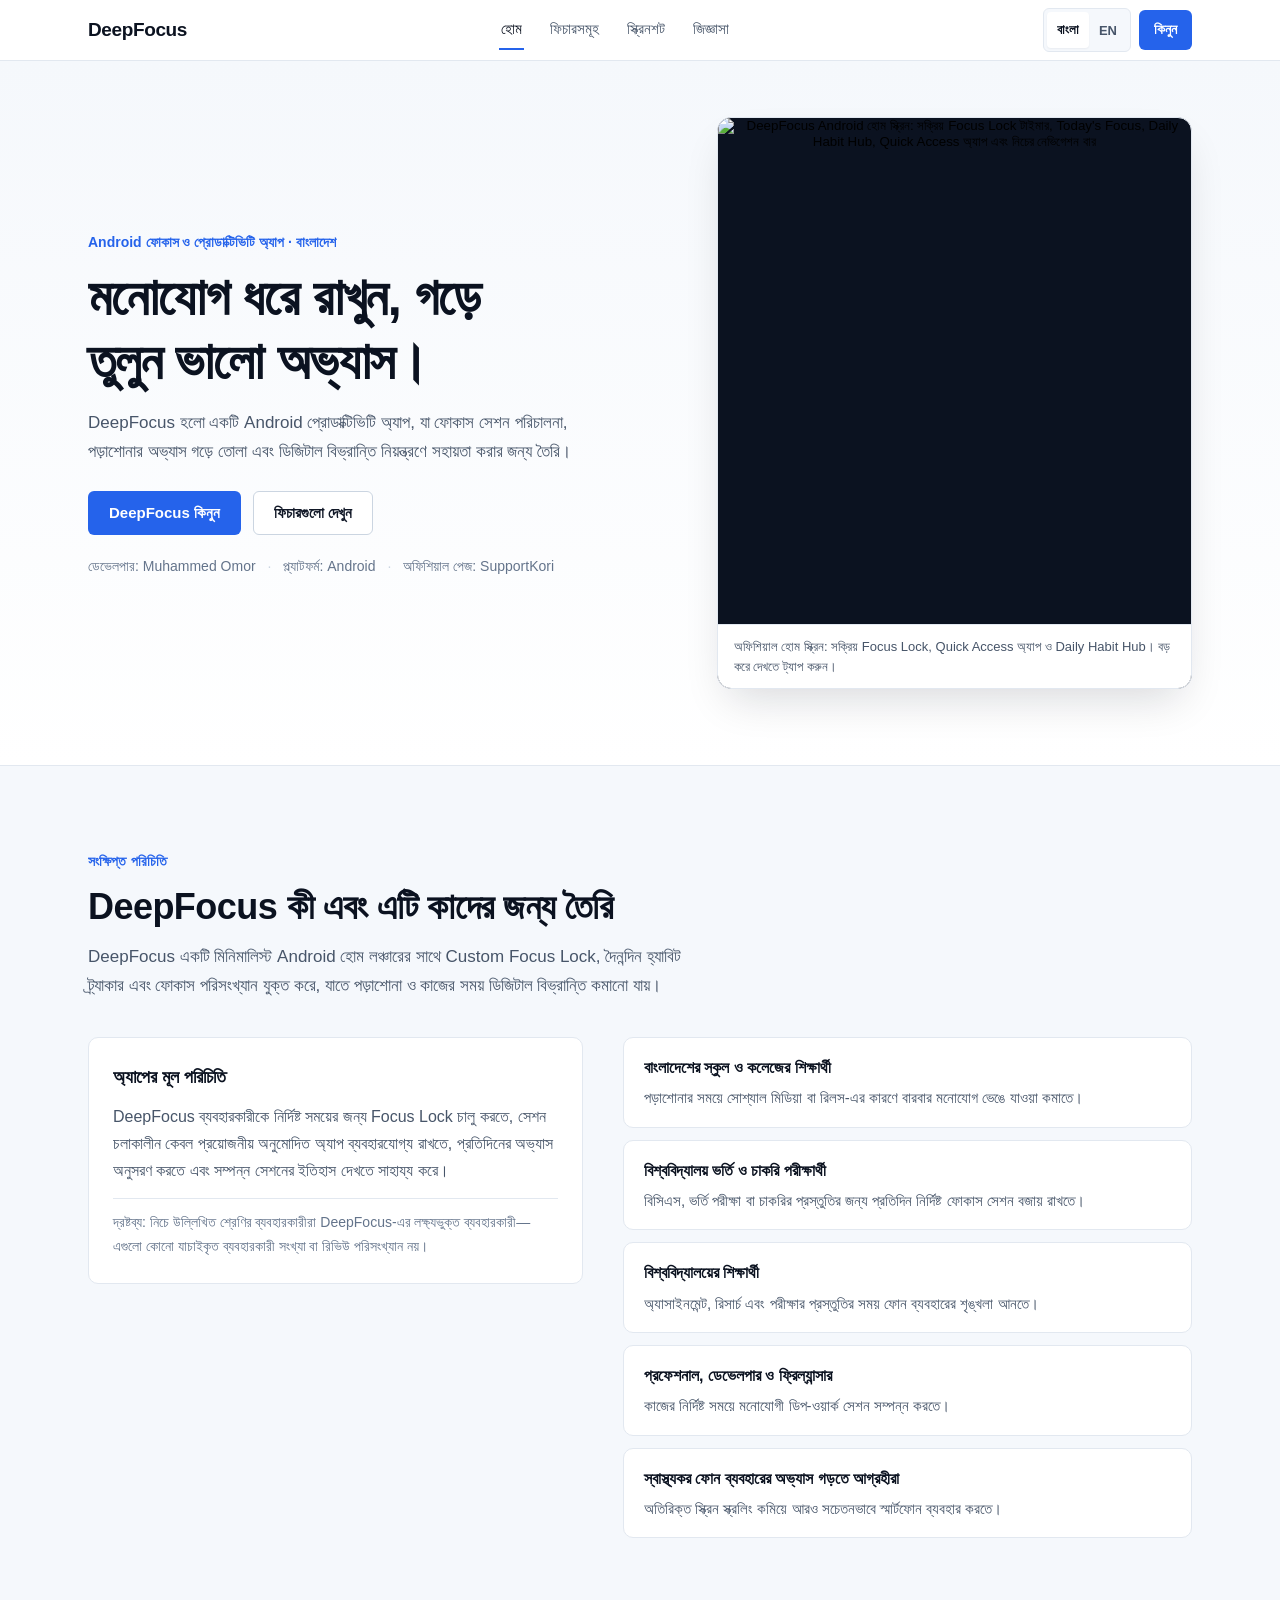
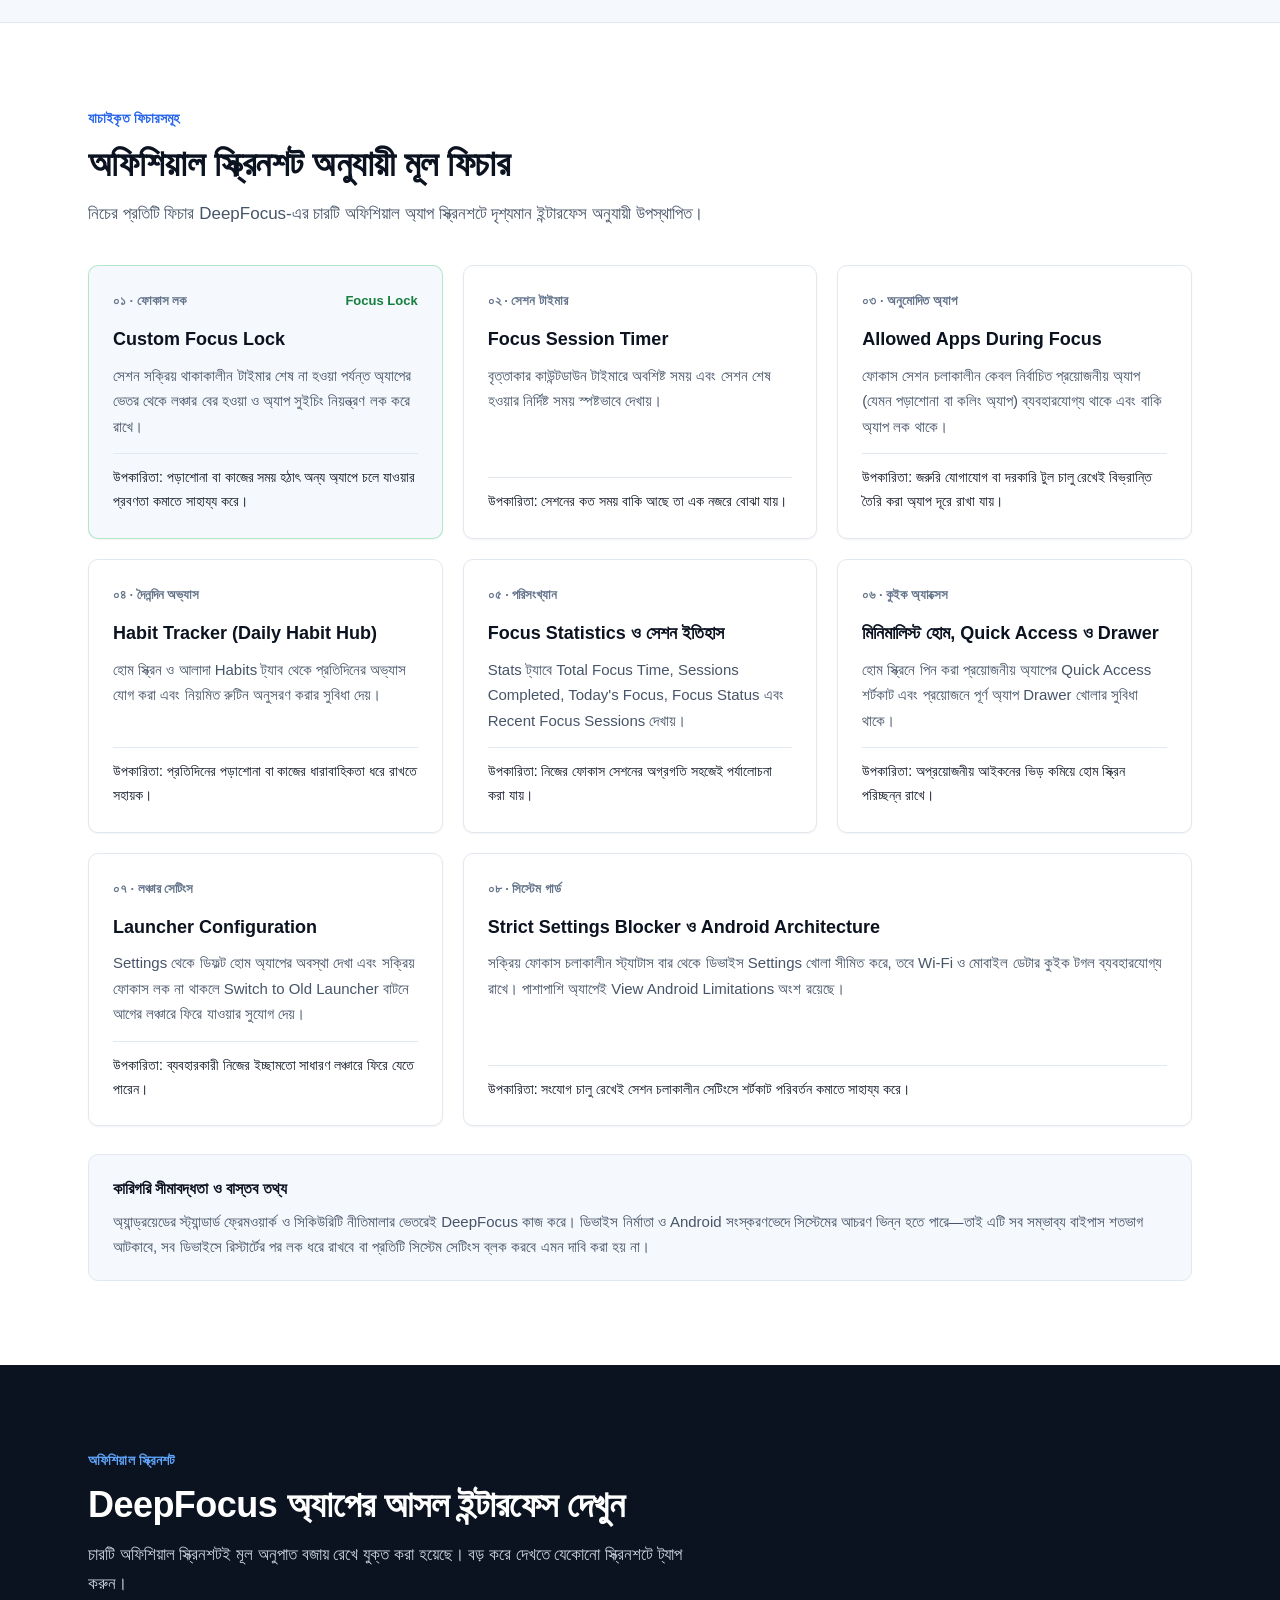
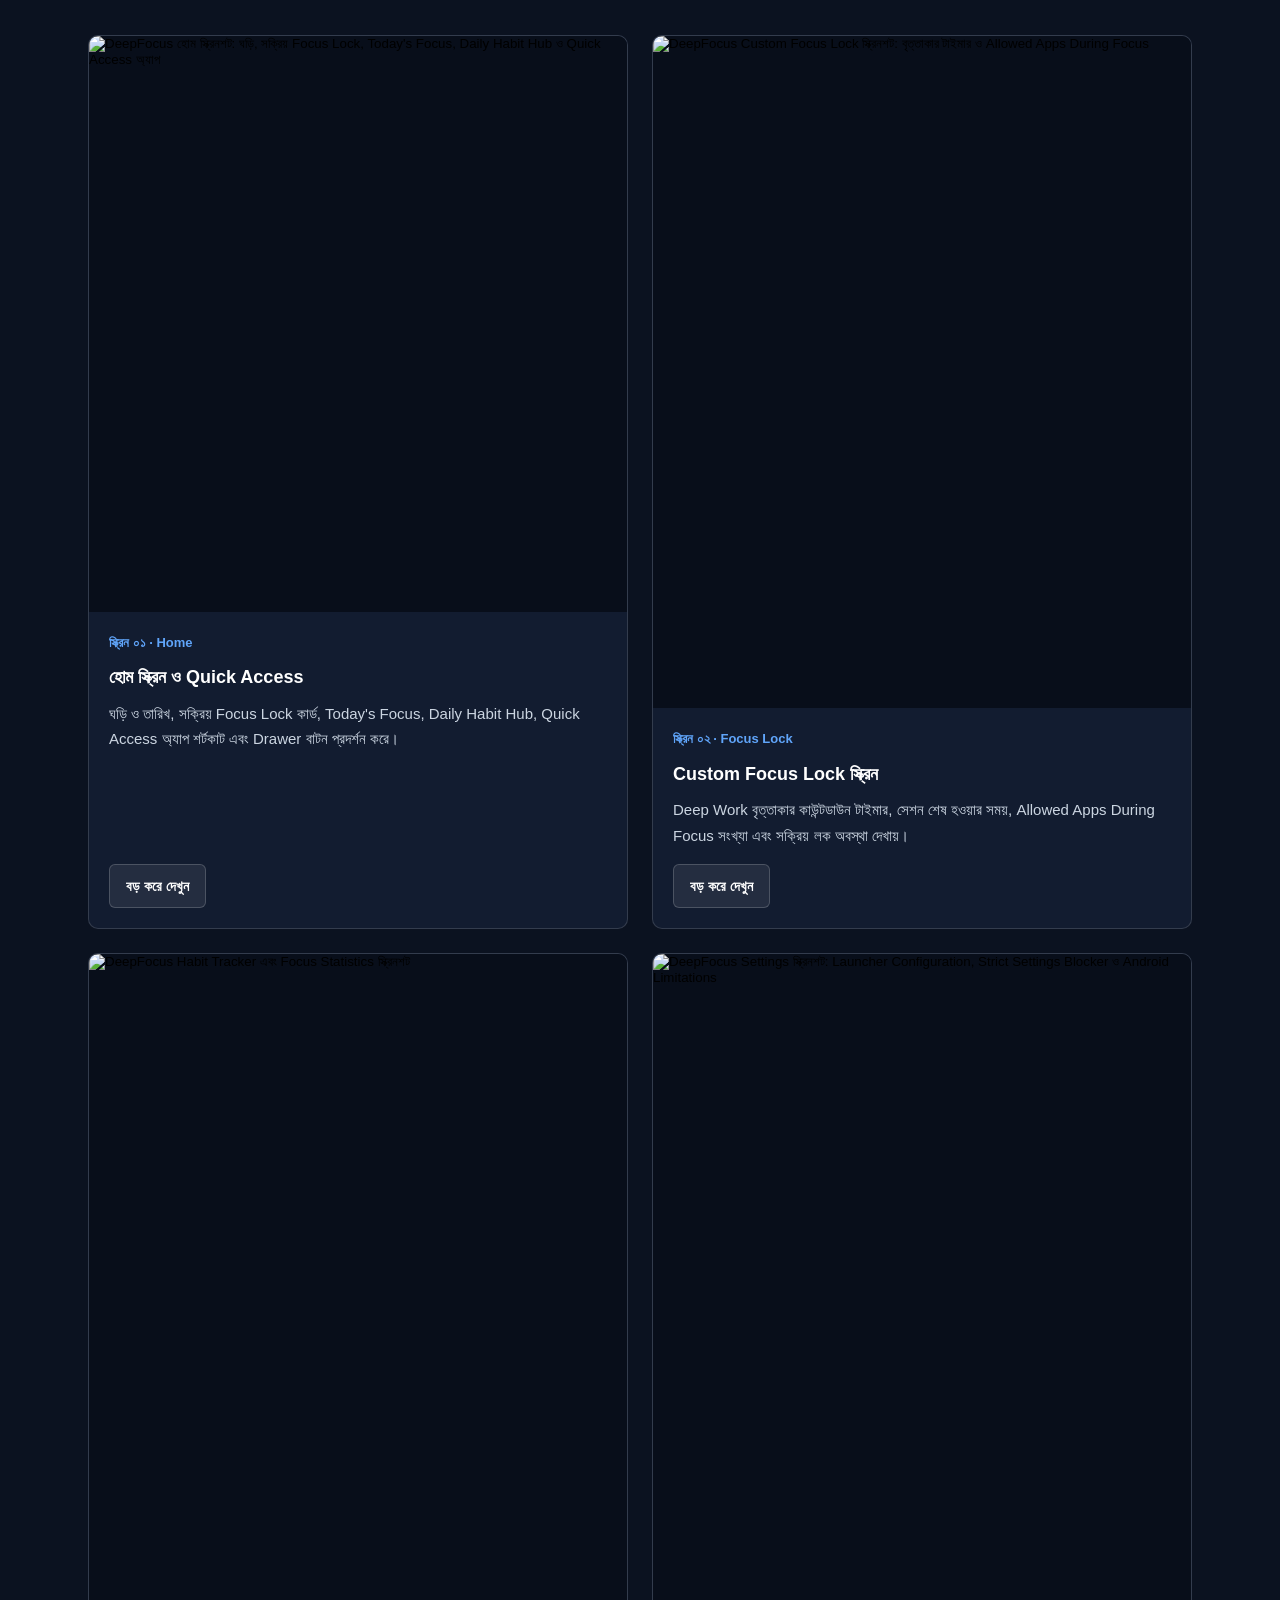
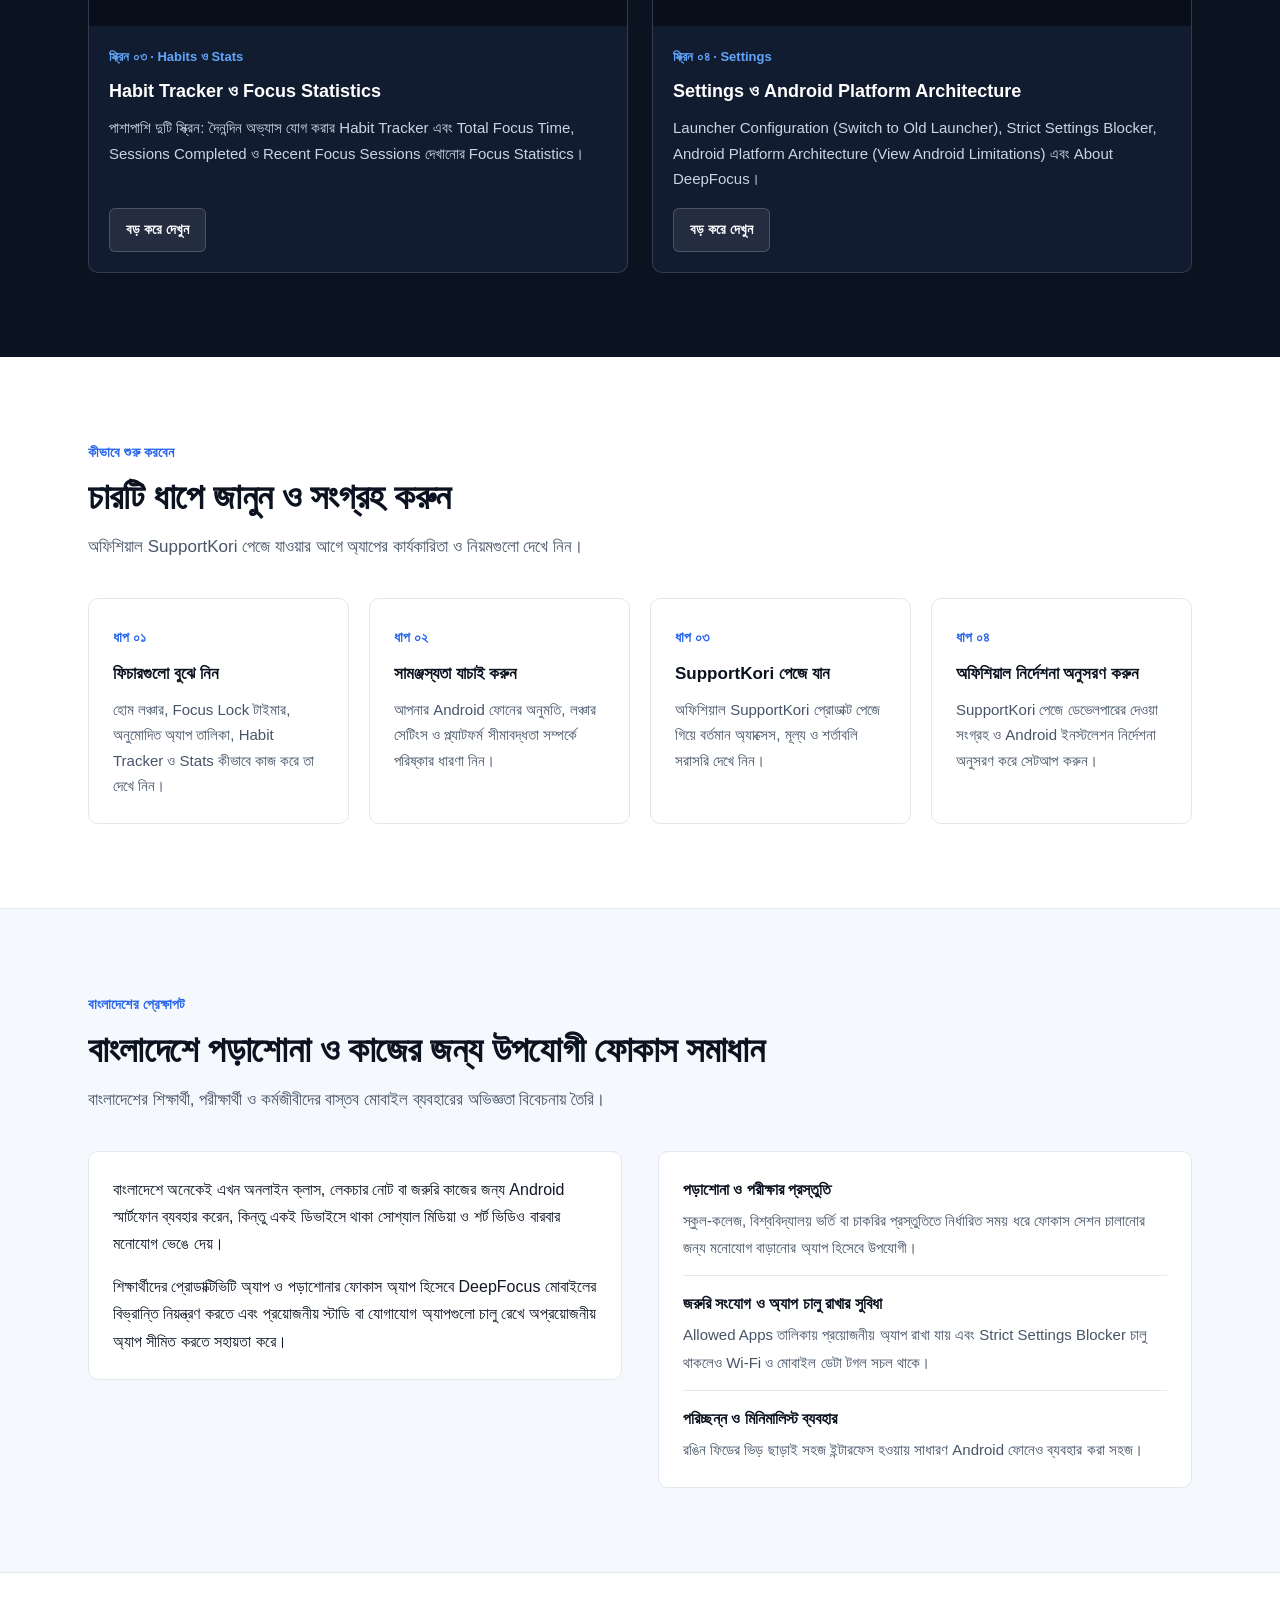
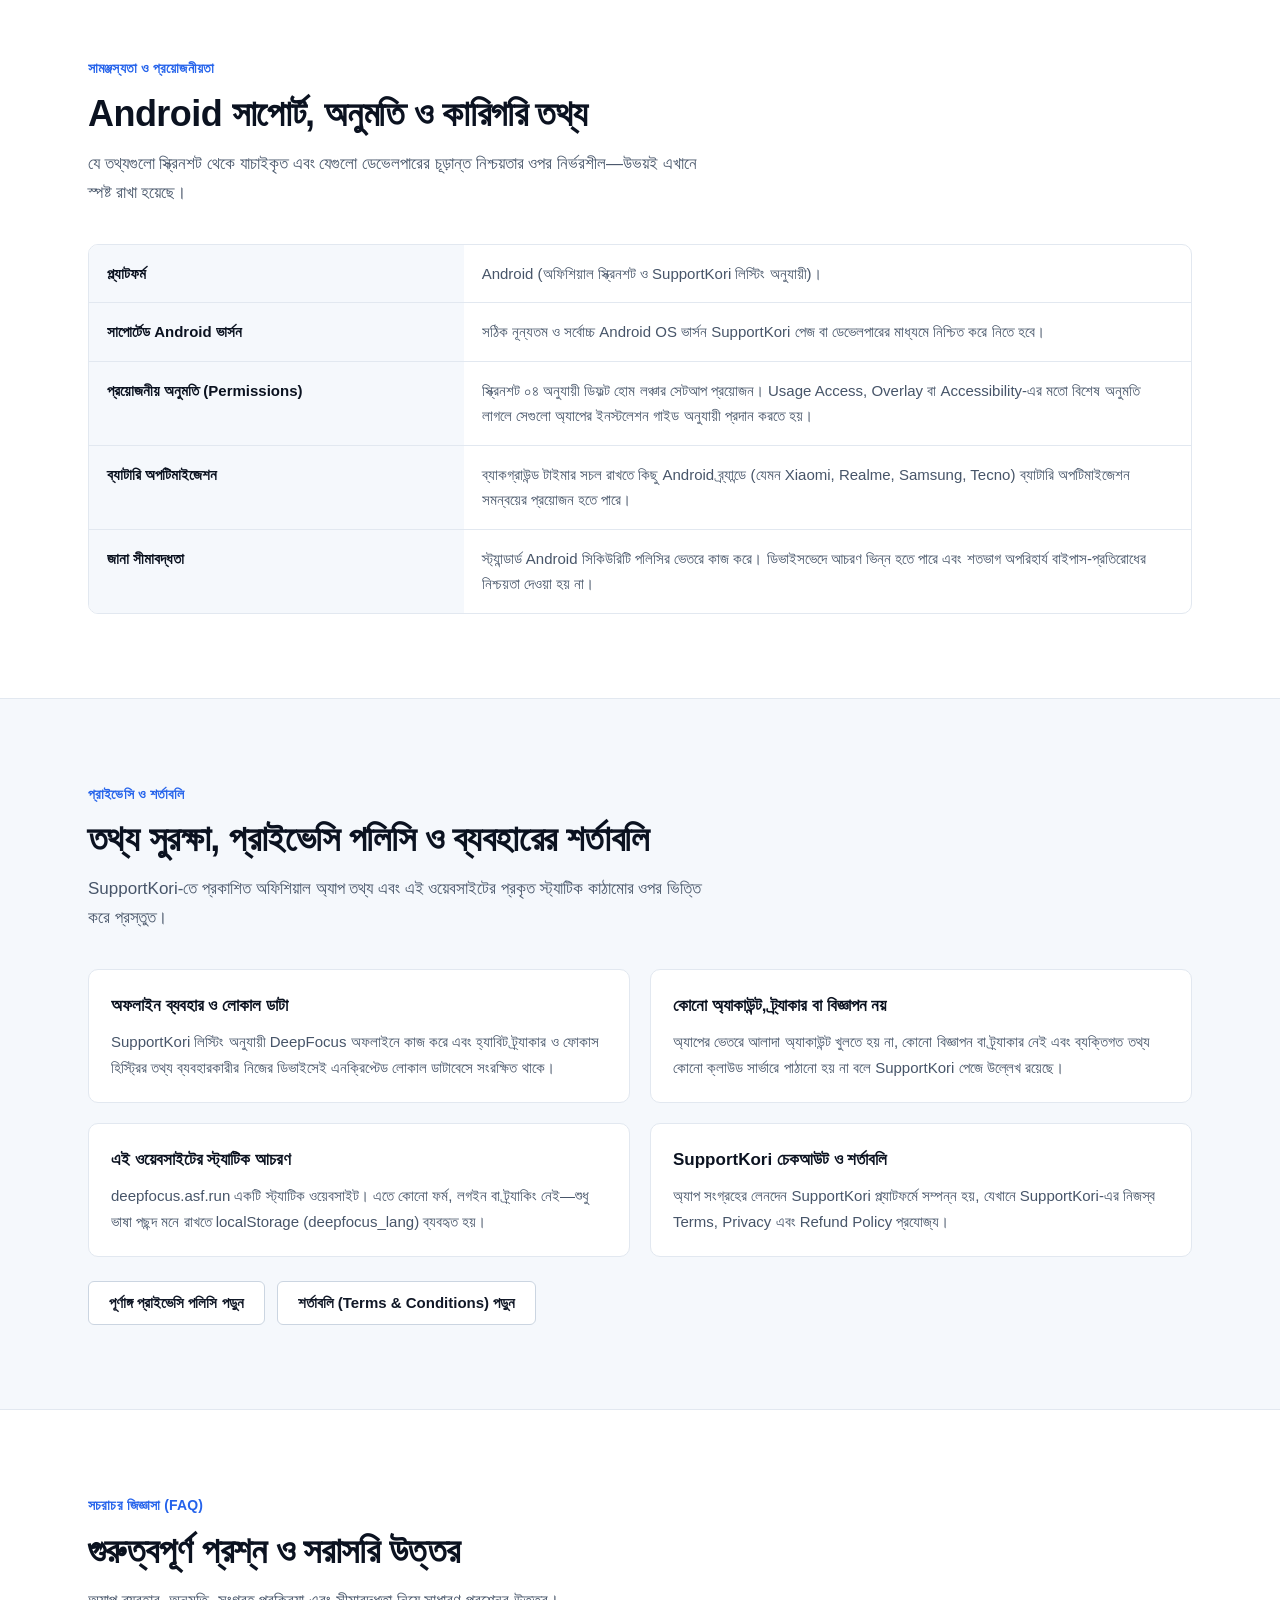
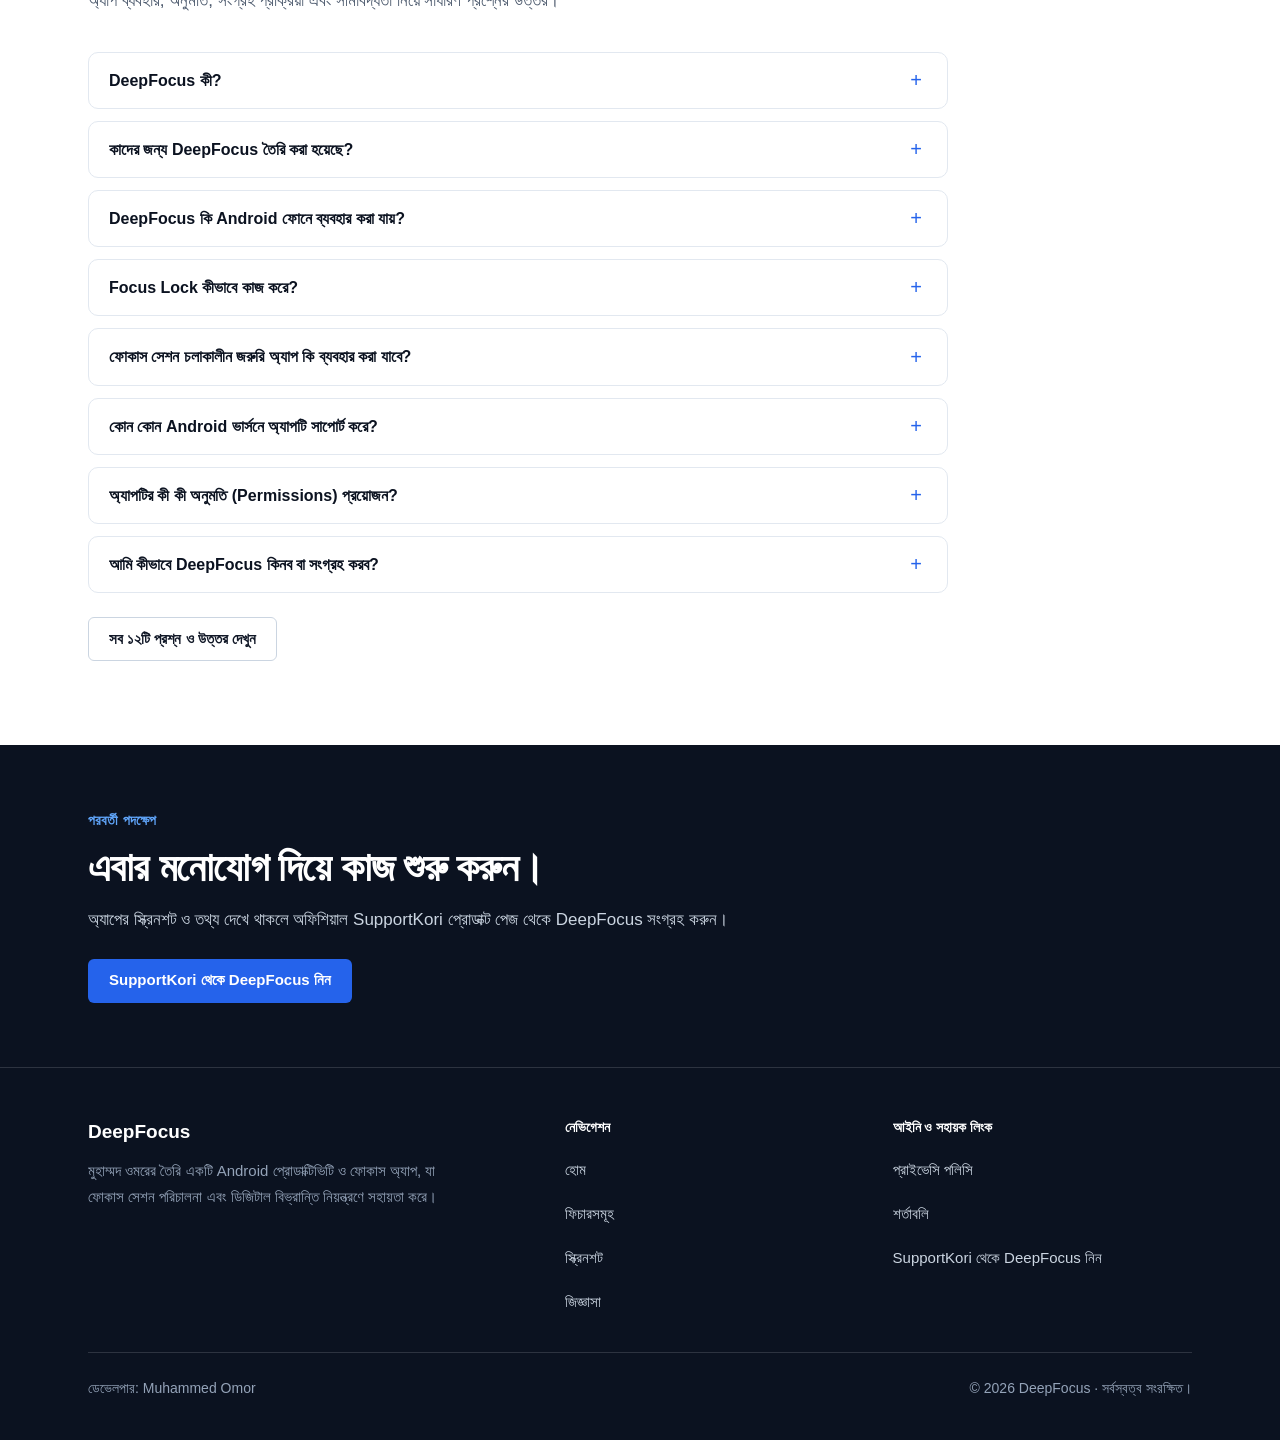
==== commit 69043fc1: "chore: fix site deployment and asset rendering Configure .nojekyll to prevent GitHub Pages theme con" ====
--- a/index.html
+++ b/index.html
@@ -1,46 +1,41 @@
 <!doctype html>
-<html lang="en">
+<html lang="bn">
   <head>
     <meta charset="UTF-8" />
     <meta name="viewport" content="width=device-width, initial-scale=1.0" />
-    <title>DeepFocus – Focus &amp; Study Productivity App in Bangladesh</title>
+    <title>DeepFocus – মনোযোগ ও পড়াশোনার ফোকাস Android অ্যাপ | বাংলাদেশ</title>
     <meta
       name="description"
-      content="Discover DeepFocus, an Android focus and productivity app by Muhammed Omor for study sessions, habit tracking, and distraction management in Bangladesh."
+      content="DeepFocus হলো মুহাম্মদ ওমরের তৈরি একটি Android প্রোডাক্টিভিটি অ্যাপ, যা ফোকাস সেশন পরিচালনা, পড়াশোনার অভ্যাস গড়ে তোলা এবং ডিজিটাল বিভ্রান্তি নিয়ন্ত্রণে সহায়তা করে।"
     />
     <meta name="author" content="Muhammed Omor" />
     <meta name="theme-color" content="#0B1220" />
 
-    <!--
-      POST-DEPLOYMENT CONFIGURATION (Recommended):
-      Once your site is live on GitHub Pages or Vercel, replace https://YOUR-PRODUCTION-DOMAIN/
-      below with your real HTTPS URL and remove the comment markers.
-      <link rel="canonical" href="https://YOUR-PRODUCTION-DOMAIN/" />
-      <meta property="og:url" content="https://YOUR-PRODUCTION-DOMAIN/" />
-    -->
+    <link rel="canonical" href="https://deepfocus.asf.run/" />
 
     <!-- Open Graph / Social Sharing -->
     <meta property="og:type" content="website" />
     <meta property="og:site_name" content="DeepFocus" />
-    <meta property="og:locale" content="en_BD" />
-    <meta property="og:locale:alternate" content="bn_BD" />
-    <meta property="og:title" content="DeepFocus – Focus &amp; Study Productivity App in Bangladesh" />
+    <meta property="og:url" content="https://deepfocus.asf.run/" />
+    <meta property="og:locale" content="bn_BD" />
+    <meta property="og:locale:alternate" content="en_BD" />
+    <meta property="og:title" content="DeepFocus – মনোযোগ ও পড়াশোনার ফোকাস Android অ্যাপ | বাংলাদেশ" />
     <meta
       property="og:description"
-      content="Discover DeepFocus, an Android focus and productivity app by Muhammed Omor for study sessions, habit tracking, and distraction management in Bangladesh."
+      content="DeepFocus হলো একটি Android প্রোডাক্টিভিটি অ্যাপ, যা ফোকাস সেশন পরিচালনা, পড়াশোনার অভ্যাস গড়ে তোলা এবং ডিজিটাল বিভ্রান্তি নিয়ন্ত্রণে সহায়তা করে।"
     />
     <meta property="og:image" content="https://pockethostbd.github.io/drive-one/picture/mockup-1.png" />
     <meta
       property="og:image:alt"
-      content="DeepFocus Android Home screen showing active Focus Lock, Today's Focus, Daily Habit Hub, and Quick Access apps"
+      content="DeepFocus Android হোম স্ক্রিন: সক্রিয় Focus Lock, Today's Focus, Daily Habit Hub এবং Quick Access অ্যাপ"
     />
 
     <!-- Twitter / X Card -->
     <meta name="twitter:card" content="summary_large_image" />
-    <meta name="twitter:title" content="DeepFocus – Focus &amp; Study Productivity App in Bangladesh" />
+    <meta name="twitter:title" content="DeepFocus – মনোযোগ ও পড়াশোনার ফোকাস Android অ্যাপ | বাংলাদেশ" />
     <meta
       name="twitter:description"
-      content="Discover DeepFocus, an Android focus and productivity app by Muhammed Omor for study sessions, habit tracking, and distraction management in Bangladesh."
+      content="DeepFocus হলো একটি Android প্রোডাক্টিভিটি অ্যাপ, যা ফোকাস সেশন পরিচালনা, পড়াশোনার অভ্যাস গড়ে তোলা এবং ডিজিটাল বিভ্রান্তি নিয়ন্ত্রণে সহায়তা করে।"
     />
     <meta name="twitter:image" content="https://pockethostbd.github.io/drive-one/picture/mockup-1.png" />
 
@@ -54,8 +49,9 @@
           {
             "@type": "WebSite",
             "name": "DeepFocus",
-            "inLanguage": ["en", "bn"],
-            "description": "Official product website for DeepFocus, an Android focus and productivity application by Muhammed Omor for users in Bangladesh."
+            "url": "https://deepfocus.asf.run/",
+            "inLanguage": ["bn", "en"],
+            "description": "DeepFocus হলো মুহাম্মদ ওমরের তৈরি একটি Android প্রোডাক্টিভিটি ও ফোকাস অ্যাপ, যা ফোকাস সেশন পরিচালনা এবং ডিজিটাল বিভ্রান্তি নিয়ন্ত্রণে সহায়তা করে।"
           },
           {
             "@type": "Person",
@@ -64,9 +60,10 @@
           {
             "@type": "SoftwareApplication",
             "name": "DeepFocus",
+            "url": "https://deepfocus.asf.run/",
             "applicationCategory": "ProductivityApplication",
             "operatingSystem": "Android",
-            "description": "An Android productivity and focus application combining a minimalist home launcher, Custom Focus Lock timer, Allowed Apps whitelist, Daily Habit Tracker, and Focus Statistics.",
+            "description": "DeepFocus হলো একটি Android প্রোডাক্টিভিটি অ্যাপ যা মিনিমালিস্ট হোম লঞ্চার, Custom Focus Lock টাইমার, Allowed Apps, Habit Tracker এবং Focus Statistics-কে একসাথে যুক্ত করে।",
             "author": {
               "@type": "Person",
               "name": "Muhammed Omor"
@@ -85,25 +82,25 @@
       }
     </script>
   </head>
-  <body>
-    <a class="skip-link" href="#main-content" data-i18n="skip.content">Skip to main content</a>
+  <body data-page="home">
+    <a class="skip-link" href="#main-content" data-i18n="skip.content">মূল অংশে যান</a>
 
     <!-- Header & Navigation -->
     <header class="site-header">
       <div class="container header-inner">
         <a href="index.html" class="brand-wordmark">DeepFocus</a>
 
-        <nav class="desktop-nav" aria-label="Primary navigation">
-          <a href="#top" class="nav-link" aria-current="page" data-i18n="nav.home">Home</a>
-          <a href="#features" class="nav-link" data-i18n="nav.features">Features</a>
-          <a href="#screenshots" class="nav-link" data-i18n="nav.screenshots">Screenshots</a>
-          <a href="#faq" class="nav-link" data-i18n="nav.faq">FAQ</a>
+        <nav class="desktop-nav" aria-label="প্রধান নেভিগেশন" data-i18n-aria-label="nav.primaryLabel">
+          <a href="#top" class="nav-link" aria-current="page" data-i18n="nav.home">হোম</a>
+          <a href="#features" class="nav-link" data-i18n="nav.features">ফিচারসমূহ</a>
+          <a href="#screenshots" class="nav-link" data-i18n="nav.screenshots">স্ক্রিনশট</a>
+          <a href="#faq" class="nav-link" data-i18n="nav.faq">জিজ্ঞাসা</a>
         </nav>
 
         <div class="header-actions">
-          <div class="lang-switch" role="group" aria-label="Language switcher">
-            <button type="button" class="lang-btn" data-lang-switch="en" aria-pressed="true">EN</button>
-            <button type="button" class="lang-btn" data-lang-switch="bn" aria-pressed="false">বাংলা</button>
+          <div class="lang-switch" role="group" aria-label="ভাষা পরিবর্তন" data-i18n-aria-label="nav.langLabel">
+            <button type="button" class="lang-btn" data-lang-switch="bn" aria-pressed="true">বাংলা</button>
+            <button type="button" class="lang-btn" data-lang-switch="en" aria-pressed="false">EN</button>
           </div>
 
           <a
@@ -112,7 +109,7 @@
             rel="noopener noreferrer"
             class="btn btn-primary btn-sm header-cta"
             data-i18n="nav.buy"
-          >Buy Now</a>
+          >কিনুন</a>
 
           <button
             type="button"
@@ -120,7 +117,7 @@
             class="menu-toggle"
             aria-expanded="false"
             aria-controls="mobile-menu"
-            aria-label="Open navigation menu"
+            aria-label="নেভিগেশন মেনু খুলুন"
           >
             <svg width="22" height="22" viewBox="0 0 24 24" fill="none" stroke="currentColor" stroke-width="2" stroke-linecap="round" aria-hidden="true">
               <line x1="3" y1="6" x2="21" y2="6"></line>
@@ -133,11 +130,12 @@
 
       <div id="mobile-menu" class="mobile-menu" hidden>
         <ul class="mobile-nav-list">
-          <li><a href="#top" class="mobile-nav-link" aria-current="page" data-i18n="nav.home">Home</a></li>
-          <li><a href="features.html" class="mobile-nav-link" data-i18n="nav.features">Features</a></li>
-          <li><a href="#screenshots" class="mobile-nav-link" data-i18n="nav.screenshots">Screenshots</a></li>
-          <li><a href="faq.html" class="mobile-nav-link" data-i18n="nav.faq">FAQ</a></li>
-          <li><a href="privacy.html" class="mobile-nav-link" data-i18n="nav.privacy">Privacy</a></li>
+          <li><a href="#top" class="mobile-nav-link" aria-current="page" data-i18n="nav.home">হোম</a></li>
+          <li><a href="features.html" class="mobile-nav-link" data-i18n="nav.features">ফিচারসমূহ</a></li>
+          <li><a href="#screenshots" class="mobile-nav-link" data-i18n="nav.screenshots">স্ক্রিনশট</a></li>
+          <li><a href="faq.html" class="mobile-nav-link" data-i18n="nav.faq">জিজ্ঞাসা</a></li>
+          <li><a href="privacy.html" class="mobile-nav-link" data-i18n="nav.privacy">প্রাইভেসি পলিসি</a></li>
+          <li><a href="terms.html" class="mobile-nav-link" data-i18n="nav.terms">শর্তাবলি</a></li>
         </ul>
         <a
           href="https://www.supportkori.com/muhammedomor/extras/deepfocus-app-ts3g"
@@ -145,19 +143,19 @@
           rel="noopener noreferrer"
           class="btn btn-primary"
           data-i18n="hero.ctaPrimary"
-        >Get DeepFocus on SupportKori</a>
+        >DeepFocus কিনুন</a>
       </div>
     </header>
 
     <main id="main-content">
-      <!-- B. Hero Section -->
+      <!-- Hero Section -->
       <section id="top" class="hero">
         <div class="container hero-grid">
           <div>
-            <span class="hero-kicker" data-i18n="hero.kicker">Android Focus &amp; Productivity App · Built for Bangladesh</span>
-            <h1 class="hero-title" data-i18n="hero.title">Take Control of Your Focus. Build Better Habits.</h1>
+            <span class="hero-kicker" data-i18n="hero.kicker">Android ফোকাস ও প্রোডাক্টিভিটি অ্যাপ · বাংলাদেশ</span>
+            <h1 class="hero-title" data-i18n="hero.title">মনোযোগ ধরে রাখুন, গড়ে তুলুন ভালো অভ্যাস।</h1>
             <p class="hero-description" data-i18n="hero.desc">
-              Discover DeepFocus, an Android productivity app designed to help you create focused sessions, build better study habits, and manage distractions.
+              DeepFocus হলো একটি Android প্রোডাক্টিভিটি অ্যাপ, যা ফোকাস সেশন পরিচালনা, পড়াশোনার অভ্যাস গড়ে তোলা এবং ডিজিটাল বিভ্রান্তি নিয়ন্ত্রণে সহায়তা করার জন্য তৈরি।
             </p>
 
             <div class="hero-actions">
@@ -167,16 +165,16 @@
                 rel="noopener noreferrer"
                 class="btn btn-primary"
                 data-i18n="hero.ctaPrimary"
-              >Get DeepFocus on SupportKori</a>
-              <a href="#features" class="btn btn-secondary" data-i18n="hero.ctaSecondary">Explore Features</a>
+              >DeepFocus কিনুন</a>
+              <a href="#features" class="btn btn-secondary" data-i18n="hero.ctaSecondary">ফিচারগুলো দেখুন</a>
             </div>
 
             <div class="hero-meta">
-              <span data-i18n="hero.metaDev">Developer: Muhammed Omor</span>
+              <span data-i18n="hero.metaDev">ডেভেলপার: Muhammed Omor</span>
               <span class="hero-meta-sep" aria-hidden="true">·</span>
-              <span data-i18n="hero.metaPlatform">Platform: Android</span>
+              <span data-i18n="hero.metaPlatform">প্ল্যাটফর্ম: Android</span>
               <span class="hero-meta-sep" aria-hidden="true">·</span>
-              <span data-i18n="hero.metaChannel">Official Listing: SupportKori</span>
+              <span data-i18n="hero.metaChannel">অফিশিয়াল পেজ: SupportKori</span>
             </div>
           </div>
 
@@ -185,207 +183,209 @@
               type="button"
               class="hero-screenshot-btn"
               data-lightbox-index="0"
-              aria-label="Enlarge official DeepFocus Home screen screenshot"
+              aria-label="অফিশিয়াল DeepFocus হোম স্ক্রিনশট বড় করে দেখুন"
+              data-i18n-aria-label="hero.imgAria"
             >
               <img
                 src="https://pockethostbd.github.io/drive-one/picture/mockup-1.png"
-                alt="DeepFocus Android Home screen showing active Focus Lock timer, Today's Focus card, Daily Habit Hub, Quick Access study apps, and bottom navigation bar"
+                alt="DeepFocus Android হোম স্ক্রিন: সক্রিয় Focus Lock টাইমার, Today's Focus, Daily Habit Hub, Quick Access অ্যাপ এবং নিচের নেভিগেশন বার"
+                data-i18n-alt="hero.imgAlt"
                 width="1212"
                 height="1297"
                 fetchpriority="high"
                 referrerpolicy="no-referrer"
               />
               <span class="hero-screenshot-caption" data-i18n="hero.imgCaption">
-                Official Home screen: active Focus Lock, Quick Access apps, and Daily Habit Hub. Tap to enlarge.
+                অফিশিয়াল হোম স্ক্রিন: সক্রিয় Focus Lock, Quick Access অ্যাপ ও Daily Habit Hub। বড় করে দেখতে ট্যাপ করুন।
               </span>
             </button>
           </div>
         </div>
       </section>
 
-      <!-- C. Trust and Product Summary -->
+      <!-- Product Summary & Intended Audience -->
       <section id="summary" class="section section-soft">
         <div class="container">
           <div class="section-header">
-            <span class="eyebrow" data-i18n="summary.eyebrow">Product Overview</span>
-            <h2 class="section-title" data-i18n="summary.title">What DeepFocus Is and Who It Is Designed For</h2>
+            <span class="eyebrow" data-i18n="summary.eyebrow">সংক্ষিপ্ত পরিচিতি</span>
+            <h2 class="section-title" data-i18n="summary.title">DeepFocus কী এবং এটি কাদের জন্য তৈরি</h2>
             <p class="section-lead" data-i18n="summary.lead">
-              DeepFocus combines a minimalist Android home launcher with a custom Focus Lock, daily habit tracking, and focus session statistics to help you reduce phone distractions.
+              DeepFocus একটি মিনিমালিস্ট Android হোম লঞ্চারের সাথে Custom Focus Lock, দৈনন্দিন হ্যাবিট ট্র্যাকার এবং ফোকাস পরিসংখ্যান যুক্ত করে, যাতে পড়াশোনা ও কাজের সময় ডিজিটাল বিভ্রান্তি কমানো যায়।
             </p>
           </div>
 
           <div class="summary-grid">
             <div class="definition-box">
-              <h3 class="definition-title" data-i18n="summary.defTitle">Clear Product Definition</h3>
+              <h3 class="definition-title" data-i18n="summary.defTitle">অ্যাপের মূল পরিচিতি</h3>
               <p class="definition-text" data-i18n="summary.defText">
-                DeepFocus helps Android users structure uninterrupted study or work periods by simplifying the home screen, locking app switching during timed focus sessions, keeping selected essential apps accessible, and recording focus history.
+                DeepFocus ব্যবহারকারীকে নির্দিষ্ট সময়ের জন্য Focus Lock চালু করতে, সেশন চলাকালীন কেবল প্রয়োজনীয় অনুমোদিত অ্যাপ ব্যবহারযোগ্য রাখতে, প্রতিদিনের অভ্যাস অনুসরণ করতে এবং সম্পন্ন সেশনের ইতিহাস দেখতে সাহায্য করে।
               </p>
               <p class="definition-note" data-i18n="summary.defNote">
-                Note: The groups below describe intended audiences for DeepFocus rather than verified user demographics or download statistics.
+                দ্রষ্টব্য: নিচে উল্লিখিত শ্রেণির ব্যবহারকারীরা DeepFocus-এর লক্ষ্যভুক্ত ব্যবহারকারী—এগুলো কোনো যাচাইকৃত ব্যবহারকারী সংখ্যা বা রিভিউ পরিসংখ্যান নয়।
               </p>
             </div>
 
             <ul class="audience-list">
               <li class="audience-item">
-                <h3 class="audience-item-title" data-i18n="summary.aud1Title">Students in Bangladesh</h3>
-                <p class="audience-item-desc" data-i18n="summary.aud1Desc">School and college learners looking to minimize social media interruptions during study hours.</p>
+                <h3 class="audience-item-title" data-i18n="summary.aud1Title">বাংলাদেশের স্কুল ও কলেজের শিক্ষার্থী</h3>
+                <p class="audience-item-desc" data-i18n="summary.aud1Desc">পড়াশোনার সময়ে সোশ্যাল মিডিয়া বা রিলস-এর কারণে বারবার মনোযোগ ভেঙে যাওয়া কমাতে।</p>
               </li>
               <li class="audience-item">
-                <h3 class="audience-item-title" data-i18n="summary.aud2Title">University Admission Candidates</h3>
-                <p class="audience-item-desc" data-i18n="summary.aud2Desc">Applicants preparing for competitive exams who need structured daily focus blocks.</p>
+                <h3 class="audience-item-title" data-i18n="summary.aud2Title">বিশ্ববিদ্যালয় ভর্তি ও চাকরি পরীক্ষার্থী</h3>
+                <p class="audience-item-desc" data-i18n="summary.aud2Desc">বিসিএস, ভর্তি পরীক্ষা বা চাকরির প্রস্তুতির জন্য প্রতিদিন নির্দিষ্ট ফোকাস সেশন বজায় রাখতে।</p>
               </li>
               <li class="audience-item">
-                <h3 class="audience-item-title" data-i18n="summary.aud3Title">University Students</h3>
-                <p class="audience-item-desc" data-i18n="summary.aud3Desc">Students managing coursework, thesis writing, and exam revision without constant phone checking.</p>
+                <h3 class="audience-item-title" data-i18n="summary.aud3Title">বিশ্ববিদ্যালয়ের শিক্ষার্থী</h3>
+                <p class="audience-item-desc" data-i18n="summary.aud3Desc">অ্যাসাইনমেন্ট, রিসার্চ এবং পরীক্ষার প্রস্তুতির সময় ফোন ব্যবহারের শৃঙ্খলা আনতে।</p>
               </li>
               <li class="audience-item">
-                <h3 class="audience-item-title" data-i18n="summary.aud4Title">Professionals &amp; Freelancers</h3>
-                <p class="audience-item-desc" data-i18n="summary.aud4Desc">Remote workers, developers, and designers who need dedicated deep-work sessions.</p>
+                <h3 class="audience-item-title" data-i18n="summary.aud4Title">প্রফেশনাল, ডেভেলপার ও ফ্রিল্যান্সার</h3>
+                <p class="audience-item-desc" data-i18n="summary.aud4Desc">কাজের নির্দিষ্ট সময়ে মনোযোগী ডিপ-ওয়ার্ক সেশন সম্পন্ন করতে।</p>
               </li>
               <li class="audience-item">
-                <h3 class="audience-item-title" data-i18n="summary.aud5Title">People Building Healthier Phone Habits</h3>
-                <p class="audience-item-desc" data-i18n="summary.aud5Desc">Anyone wanting calmer, more intentional smartphone routines instead of mindless scrolling.</p>
+                <h3 class="audience-item-title" data-i18n="summary.aud5Title">স্বাস্থ্যকর ফোন ব্যবহারের অভ্যাস গড়তে আগ্রহীরা</h3>
+                <p class="audience-item-desc" data-i18n="summary.aud5Desc">অতিরিক্ত স্ক্রিন স্ক্রলিং কমিয়ে আরও সচেতনভাবে স্মার্টফোন ব্যবহার করতে।</p>
               </li>
             </ul>
           </div>
         </div>
       </section>
 
-      <!-- D. Feature Overview -->
+      <!-- Verified Feature Overview -->
       <section id="features" class="section">
         <div class="container">
           <div class="section-header">
-            <span class="eyebrow" data-i18n="features.eyebrow">Verified Capabilities</span>
-            <h2 class="section-title" data-i18n="features.title">Core Features Shown in the Official App</h2>
+            <span class="eyebrow" data-i18n="features.eyebrow">যাচাইকৃত ফিচারসমূহ</span>
+            <h2 class="section-title" data-i18n="features.title">অফিশিয়াল স্ক্রিনশট অনুযায়ী মূল ফিচার</h2>
             <p class="section-lead" data-i18n="features.lead">
-              Every capability below is verified directly against the four official DeepFocus application screenshots.
+              নিচের প্রতিটি ফিচার DeepFocus-এর চারটি অফিশিয়াল অ্যাপ স্ক্রিনশটে দৃশ্যমান ইন্টারফেস অনুযায়ী উপস্থাপিত।
             </p>
           </div>
 
           <div class="features-grid">
             <article class="feature-card feature-card--lock">
               <div class="feature-meta">
-                <span data-i18n="features.f1Meta">01 · Focus Lock</span>
+                <span data-i18n="features.f1Meta">০১ · ফোকাস লক</span>
                 <span class="feature-tag" data-i18n="features.f1Tag">Focus Lock</span>
               </div>
               <h3 class="feature-title" data-i18n="features.f1Title">Custom Focus Lock</h3>
               <p class="feature-desc" data-i18n="features.f1Desc">
-                When Focus Lock is active, in-app launcher exit and app switching controls remain locked until the session timer expires.
+                সেশন সক্রিয় থাকাকালীন টাইমার শেষ না হওয়া পর্যন্ত অ্যাপের ভেতর থেকে লঞ্চার বের হওয়া ও অ্যাপ সুইচিং নিয়ন্ত্রণ লক করে রাখে।
               </p>
               <p class="feature-benefit" data-i18n="features.f1Benefit">
-                Benefit: Adds helpful friction against impulsive app switching during deep work or study.
+                উপকারিতা: পড়াশোনা বা কাজের সময় হঠাৎ অন্য অ্যাপে চলে যাওয়ার প্রবণতা কমাতে সাহায্য করে।
               </p>
             </article>
 
             <article class="feature-card">
               <div class="feature-meta">
-                <span data-i18n="features.f2Meta">02 · Session Timer</span>
+                <span data-i18n="features.f2Meta">০২ · সেশন টাইমার</span>
               </div>
               <h3 class="feature-title" data-i18n="features.f2Title">Focus Session Timer</h3>
               <p class="feature-desc" data-i18n="features.f2Desc">
-                Displays a circular countdown timer with remaining time and exact session end time for active deep-work blocks.
+                বৃত্তাকার কাউন্টডাউন টাইমারে অবশিষ্ট সময় এবং সেশন শেষ হওয়ার নির্দিষ্ট সময় স্পষ্টভাবে দেখায়।
               </p>
               <p class="feature-benefit" data-i18n="features.f2Benefit">
-                Benefit: Keeps session progress visible at a glance without clutter.
+                উপকারিতা: সেশনের কত সময় বাকি আছে তা এক নজরে বোঝা যায়।
               </p>
             </article>
 
             <article class="feature-card">
               <div class="feature-meta">
-                <span data-i18n="features.f3Meta">03 · Essential Access</span>
+                <span data-i18n="features.f3Meta">০৩ · অনুমোদিত অ্যাপ</span>
               </div>
               <h3 class="feature-title" data-i18n="features.f3Title">Allowed Apps During Focus</h3>
               <p class="feature-desc" data-i18n="features.f3Desc">
-                Permits selected essential apps (for example, study or calling utilities) to stay usable while other apps remain locked.
+                ফোকাস সেশন চলাকালীন কেবল নির্বাচিত প্রয়োজনীয় অ্যাপ (যেমন পড়াশোনা বা কলিং অ্যাপ) ব্যবহারযোগ্য থাকে এবং বাকি অ্যাপ লক থাকে।
               </p>
               <p class="feature-benefit" data-i18n="features.f3Benefit">
-                Benefit: Stay reachable for critical needs without opening distracting feeds.
+                উপকারিতা: জরুরি যোগাযোগ বা দরকারি টুল চালু রেখেই বিভ্রান্তি তৈরি করা অ্যাপ দূরে রাখা যায়।
               </p>
             </article>
 
             <article class="feature-card">
               <div class="feature-meta">
-                <span data-i18n="features.f4Meta">04 · Daily Routines</span>
-              </div>
-              <h3 class="feature-title" data-i18n="features.f4Title">Daily Habit Tracker</h3>
+                <span data-i18n="features.f4Meta">০৪ · দৈনন্দিন অভ্যাস</span>
+              </div>
+              <h3 class="feature-title" data-i18n="features.f4Title">Habit Tracker (Daily Habit Hub)</h3>
               <p class="feature-desc" data-i18n="features.f4Desc">
-                Includes a dedicated Habits tab and Home screen summary card (Daily Habit Hub) to add and track daily disciplines.
+                হোম স্ক্রিন ও আলাদা Habits ট্যাব থেকে প্রতিদিনের অভ্যাস যোগ করা এবং নিয়মিত রুটিন অনুসরণ করার সুবিধা দেয়।
               </p>
               <p class="feature-benefit" data-i18n="features.f4Benefit">
-                Benefit: Connects daily study or work habits with your focus routine.
+                উপকারিতা: প্রতিদিনের পড়াশোনা বা কাজের ধারাবাহিকতা ধরে রাখতে সহায়ক।
               </p>
             </article>
 
             <article class="feature-card">
               <div class="feature-meta">
-                <span data-i18n="features.f5Meta">05 · Progress Review</span>
-              </div>
-              <h3 class="feature-title" data-i18n="features.f5Title">Focus Statistics &amp; Recent Sessions</h3>
+                <span data-i18n="features.f5Meta">০৫ · পরিসংখ্যান</span>
+              </div>
+              <h3 class="feature-title" data-i18n="features.f5Title">Focus Statistics ও সেশন ইতিহাস</h3>
               <p class="feature-desc" data-i18n="features.f5Desc">
-                Tracks Total Focus Time, Sessions Completed, Today's Focus, active Focus Status, and a list of recent focus sessions.
+                Stats ট্যাবে Total Focus Time, Sessions Completed, Today's Focus, Focus Status এবং Recent Focus Sessions দেখায়।
               </p>
               <p class="feature-benefit" data-i18n="features.f5Benefit">
-                Benefit: Helps you review consistency over time using clear, simple metrics.
+                উপকারিতা: নিজের ফোকাস সেশনের অগ্রগতি সহজেই পর্যালোচনা করা যায়।
               </p>
             </article>
 
             <article class="feature-card">
               <div class="feature-meta">
-                <span data-i18n="features.f6Meta">06 · Home Launcher</span>
-              </div>
-              <h3 class="feature-title" data-i18n="features.f6Title">Quick Access &amp; App Drawer</h3>
+                <span data-i18n="features.f6Meta">০৬ · কুইক অ্যাক্সেস</span>
+              </div>
+              <h3 class="feature-title" data-i18n="features.f6Title">মিনিমালিস্ট হোম, Quick Access ও Drawer</h3>
               <p class="feature-desc" data-i18n="features.f6Desc">
-                Provides a clean Home screen with Quick Access shortcuts to selected apps and a Drawer button when you need full app access.
+                হোম স্ক্রিনে পিন করা প্রয়োজনীয় অ্যাপের Quick Access শর্টকাট এবং প্রয়োজনে পূর্ণ অ্যাপ Drawer খোলার সুবিধা থাকে।
               </p>
               <p class="feature-benefit" data-i18n="features.f6Benefit">
-                Benefit: Replaces busy icon grids with a calm workspace.
+                উপকারিতা: অপ্রয়োজনীয় আইকনের ভিড় কমিয়ে হোম স্ক্রিন পরিচ্ছন্ন রাখে।
               </p>
             </article>
 
             <article class="feature-card">
               <div class="feature-meta">
-                <span data-i18n="features.f7Meta">07 · Launcher Control</span>
+                <span data-i18n="features.f7Meta">০৭ · লঞ্চার সেটিংস</span>
               </div>
               <h3 class="feature-title" data-i18n="features.f7Title">Launcher Configuration</h3>
               <p class="feature-desc" data-i18n="features.f7Desc">
-                Lets you check default home app status and switch back to your previous launcher from Settings when no lock is active.
+                Settings থেকে ডিফল্ট হোম অ্যাপের অবস্থা দেখা এবং সক্রিয় ফোকাস লক না থাকলে Switch to Old Launcher বাটনে আগের লঞ্চারে ফিরে যাওয়ার সুযোগ দেয়।
               </p>
               <p class="feature-benefit" data-i18n="features.f7Benefit">
-                Benefit: Easy reversibility whenever you want your standard launcher back.
+                উপকারিতা: ব্যবহারকারী নিজের ইচ্ছামতো সাধারণ লঞ্চারে ফিরে যেতে পারেন।
               </p>
             </article>
 
             <article class="feature-card feature-card--wide">
               <div class="feature-meta">
-                <span data-i18n="features.f8Meta">08 · System Behavior</span>
-              </div>
-              <h3 class="feature-title" data-i18n="features.f8Title">Strict Settings Blocker &amp; Platform Architecture</h3>
+                <span data-i18n="features.f8Meta">০৮ · সিস্টেম গার্ড</span>
+              </div>
+              <h3 class="feature-title" data-i18n="features.f8Title">Strict Settings Blocker ও Android Architecture</h3>
               <p class="feature-desc" data-i18n="features.f8Desc">
-                Blocks opening device Settings from the status bar during active focus while keeping Wi-Fi and Data quick toggles accessible, alongside an in-app Android Limitations guide.
+                সক্রিয় ফোকাস চলাকালীন স্ট্যাটাস বার থেকে ডিভাইস Settings খোলা সীমিত করে, তবে Wi-Fi ও মোবাইল ডেটার কুইক টগল ব্যবহারযোগ্য রাখে। পাশাপাশি অ্যাপেই View Android Limitations অংশ রয়েছে।
               </p>
               <p class="feature-benefit" data-i18n="features.f8Benefit">
-                Benefit: Reduces mid-session tampering while keeping connectivity toggles usable.
+                উপকারিতা: সংযোগ চালু রেখেই সেশন চলাকালীন সেটিংসে শর্টকাট পরিবর্তন কমাতে সাহায্য করে।
               </p>
             </article>
           </div>
 
           <div class="limitations-callout">
-            <h3 class="limitations-title" data-i18n="features.limitTitle">Technical Scope &amp; Honest Limitations</h3>
+            <h3 class="limitations-title" data-i18n="features.limitTitle">কারিগরি সীমাবদ্ধতা ও বাস্তব তথ্য</h3>
             <p class="limitations-text" data-i18n="features.limitText">
-              DeepFocus implements Focus Lock within standard Android framework security policies. Because Android versions and device manufacturers enforce strict OS boundaries, DeepFocus cannot guarantee blocking every possible bypass, surviving every device restart across all ROMs, or restricting every Android system menu.
+              অ্যান্ড্রয়েডের স্ট্যান্ডার্ড ফ্রেমওয়ার্ক ও সিকিউরিটি নীতিমালার ভেতরেই DeepFocus কাজ করে। ডিভাইস নির্মাতা ও Android সংস্করণভেদে সিস্টেমের আচরণ ভিন্ন হতে পারে—তাই এটি সব সম্ভাব্য বাইপাস শতভাগ আটকাবে, সব ডিভাইসে রিস্টার্টের পর লক ধরে রাখবে বা প্রতিটি সিস্টেম সেটিংস ব্লক করবে এমন দাবি করা হয় না।
             </p>
           </div>
         </div>
       </section>
 
-      <!-- E. Official Screenshot Gallery -->
+      <!-- Official Screenshot Gallery -->
       <section id="screenshots" class="section surface-dark">
         <div class="container">
           <div class="section-header">
-            <span class="eyebrow" data-i18n="screens.eyebrow">Official Application Screens</span>
-            <h2 class="section-title" data-i18n="screens.title">Explore the Real DeepFocus Interface</h2>
+            <span class="eyebrow" data-i18n="screens.eyebrow">অফিশিয়াল স্ক্রিনশট</span>
+            <h2 class="section-title" data-i18n="screens.title">DeepFocus অ্যাপের আসল ইন্টারফেস দেখুন</h2>
             <p class="section-lead" data-i18n="screens.lead">
-              All four official screenshots are shown in their original aspect ratios without cropping. Select any screen to inspect it full-size.
+              চারটি অফিশিয়াল স্ক্রিনশটই মূল অনুপাত বজায় রেখে যুক্ত করা হয়েছে। বড় করে দেখতে যেকোনো স্ক্রিনশটে ট্যাপ করুন।
             </p>
           </div>
 
@@ -395,11 +395,13 @@
                 type="button"
                 class="screenshot-trigger"
                 data-lightbox-index="0"
-                aria-label="Enlarge Screen 01: Home Screen and Quick Access"
+                aria-label="স্ক্রিন ০১ বড় করে দেখুন: হোম স্ক্রিন ও Quick Access"
+                data-i18n-aria-label="screens.s1Aria"
               >
                 <img
                   src="https://pockethostbd.github.io/drive-one/picture/mockup-1.png"
-                  alt="DeepFocus Home screen showing clock, active Focus Lock card, Today's Focus, Daily Habit Hub, Quick Access icons, and Drawer button"
+                  alt="DeepFocus হোম স্ক্রিনশট: ঘড়ি, সক্রিয় Focus Lock, Today's Focus, Daily Habit Hub ও Quick Access অ্যাপ"
+                  data-i18n-alt="screens.s1Alt"
                   width="1212"
                   height="1297"
                   loading="lazy"
@@ -407,12 +409,12 @@
                 />
               </button>
               <div class="screenshot-body">
-                <span class="screenshot-index" data-i18n="screens.s1Num">Screen 01 · Home</span>
-                <h3 class="screenshot-title" data-i18n="screens.s1Title">Home Screen &amp; Quick Access</h3>
+                <span class="screenshot-index" data-i18n="screens.s1Num">স্ক্রিন ০১ · Home</span>
+                <h3 class="screenshot-title" data-i18n="screens.s1Title">হোম স্ক্রিন ও Quick Access</h3>
                 <p class="screenshot-desc" data-i18n="screens.s1Desc">
-                  Shows the minimalist launcher clock, active Focus Lock status card, Today's Focus, Daily Habit Hub, Quick Access app shortcuts, and bottom navigation.
-                </p>
-                <button type="button" class="screenshot-enlarge" data-lightbox-index="0" data-i18n="screens.enlarge">Enlarge screen</button>
+                  ঘড়ি ও তারিখ, সক্রিয় Focus Lock কার্ড, Today's Focus, Daily Habit Hub, Quick Access অ্যাপ শর্টকাট এবং Drawer বাটন প্রদর্শন করে।
+                </p>
+                <button type="button" class="screenshot-enlarge" data-lightbox-index="0" data-i18n="screens.enlarge">বড় করে দেখুন</button>
               </div>
             </article>
 
@@ -421,11 +423,13 @@
                 type="button"
                 class="screenshot-trigger"
                 data-lightbox-index="1"
-                aria-label="Enlarge Screen 02: Custom Focus Lock Screen"
+                aria-label="স্ক্রিন ০২ বড় করে দেখুন: Custom Focus Lock"
+                data-i18n-aria-label="screens.s2Aria"
               >
                 <img
                   src="https://pockethostbd.github.io/drive-one/picture/mockup-2.png"
-                  alt="DeepFocus Custom Focus Lock screen with circular Deep Work countdown timer, end time, Allowed Apps During Focus card, and active protection notice"
+                  alt="DeepFocus Custom Focus Lock স্ক্রিনশট: বৃত্তাকার টাইমার ও Allowed Apps During Focus"
+                  data-i18n-alt="screens.s2Alt"
                   width="1122"
                   height="1402"
                   loading="lazy"
@@ -433,12 +437,12 @@
                 />
               </button>
               <div class="screenshot-body">
-                <span class="screenshot-index" data-i18n="screens.s2Num">Screen 02 · Focus Lock</span>
-                <h3 class="screenshot-title" data-i18n="screens.s2Title">Custom Focus Lock Screen</h3>
+                <span class="screenshot-index" data-i18n="screens.s2Num">স্ক্রিন ০২ · Focus Lock</span>
+                <h3 class="screenshot-title" data-i18n="screens.s2Title">Custom Focus Lock স্ক্রিন</h3>
                 <p class="screenshot-desc" data-i18n="screens.s2Desc">
-                  Shows the Deep Work circular countdown timer, session end time, Allowed Apps During Focus count, and active protection status.
-                </p>
-                <button type="button" class="screenshot-enlarge" data-lightbox-index="1" data-i18n="screens.enlarge">Enlarge screen</button>
+                  Deep Work বৃত্তাকার কাউন্টডাউন টাইমার, সেশন শেষ হওয়ার সময়, Allowed Apps During Focus সংখ্যা এবং সক্রিয় লক অবস্থা দেখায়।
+                </p>
+                <button type="button" class="screenshot-enlarge" data-lightbox-index="1" data-i18n="screens.enlarge">বড় করে দেখুন</button>
               </div>
             </article>
 
@@ -447,11 +451,13 @@
                 type="button"
                 class="screenshot-trigger"
                 data-lightbox-index="2"
-                aria-label="Enlarge Screen 03: Habit Tracker and Focus Statistics"
+                aria-label="স্ক্রিন ০৩ বড় করে দেখুন: Habit Tracker ও Focus Statistics"
+                data-i18n-aria-label="screens.s3Aria"
               >
                 <img
                   src="https://pockethostbd.github.io/drive-one/picture/mockup-3.png"
-                  alt="DeepFocus Habit Tracker screen on the left and Focus Statistics screen on the right showing Total Focus Time, Sessions Completed, Today's Focus, Focus Status, and Recent Focus Sessions"
+                  alt="DeepFocus Habit Tracker এবং Focus Statistics স্ক্রিনশট"
+                  data-i18n-alt="screens.s3Alt"
                   width="1122"
                   height="1402"
                   loading="lazy"
@@ -459,12 +465,12 @@
                 />
               </button>
               <div class="screenshot-body">
-                <span class="screenshot-index" data-i18n="screens.s3Num">Screen 03 · Habits &amp; Stats</span>
-                <h3 class="screenshot-title" data-i18n="screens.s3Title">Habit Tracker &amp; Focus Statistics</h3>
+                <span class="screenshot-index" data-i18n="screens.s3Num">স্ক্রিন ০৩ · Habits ও Stats</span>
+                <h3 class="screenshot-title" data-i18n="screens.s3Title">Habit Tracker ও Focus Statistics</h3>
                 <p class="screenshot-desc" data-i18n="screens.s3Desc">
-                  Side-by-side view of the Habits tab (add and track daily disciplines) and the Stats tab (Total Focus Time, Sessions Completed, Today's Focus, and Recent Sessions).
-                </p>
-                <button type="button" class="screenshot-enlarge" data-lightbox-index="2" data-i18n="screens.enlarge">Enlarge screen</button>
+                  পাশাপাশি দুটি স্ক্রিন: দৈনন্দিন অভ্যাস যোগ করার Habit Tracker এবং Total Focus Time, Sessions Completed ও Recent Focus Sessions দেখানোর Focus Statistics।
+                </p>
+                <button type="button" class="screenshot-enlarge" data-lightbox-index="2" data-i18n="screens.enlarge">বড় করে দেখুন</button>
               </div>
             </article>
 
@@ -473,11 +479,13 @@
                 type="button"
                 class="screenshot-trigger"
                 data-lightbox-index="3"
-                aria-label="Enlarge Screen 04: Settings and Android Platform Architecture"
+                aria-label="স্ক্রিন ০৪ বড় করে দেখুন: Settings ও Android Architecture"
+                data-i18n-aria-label="screens.s4Aria"
               >
                 <img
                   src="https://pockethostbd.github.io/drive-one/picture/mockup-4.png"
-                  alt="DeepFocus Settings screen showing Launcher Configuration with Switch to Old Launcher button, Strict Settings Blocker, Android Platform Architecture, and About DeepFocus"
+                  alt="DeepFocus Settings স্ক্রিনশট: Launcher Configuration, Strict Settings Blocker ও Android Limitations"
+                  data-i18n-alt="screens.s4Alt"
                   width="1122"
                   height="1402"
                   loading="lazy"
@@ -485,99 +493,99 @@
                 />
               </button>
               <div class="screenshot-body">
-                <span class="screenshot-index" data-i18n="screens.s4Num">Screen 04 · Settings</span>
-                <h3 class="screenshot-title" data-i18n="screens.s4Title">Settings &amp; Android Architecture</h3>
+                <span class="screenshot-index" data-i18n="screens.s4Num">স্ক্রিন ০৪ · Settings</span>
+                <h3 class="screenshot-title" data-i18n="screens.s4Title">Settings ও Android Platform Architecture</h3>
                 <p class="screenshot-desc" data-i18n="screens.s4Desc">
-                  Shows Launcher Configuration (Switch to Old Launcher), Strict Settings Blocker, Android Platform Architecture (View Android Limitations), and About DeepFocus.
-                </p>
-                <button type="button" class="screenshot-enlarge" data-lightbox-index="3" data-i18n="screens.enlarge">Enlarge screen</button>
+                  Launcher Configuration (Switch to Old Launcher), Strict Settings Blocker, Android Platform Architecture (View Android Limitations) এবং About DeepFocus।
+                </p>
+                <button type="button" class="screenshot-enlarge" data-lightbox-index="3" data-i18n="screens.enlarge">বড় করে দেখুন</button>
               </div>
             </article>
           </div>
         </div>
       </section>
 
-      <!-- F. How It Works -->
+      <!-- How It Works -->
       <section id="how-it-works" class="section">
         <div class="container">
           <div class="section-header">
-            <span class="eyebrow" data-i18n="how.eyebrow">Getting Started</span>
-            <h2 class="section-title" data-i18n="how.title">How to Evaluate and Acquire DeepFocus</h2>
+            <span class="eyebrow" data-i18n="how.eyebrow">কীভাবে শুরু করবেন</span>
+            <h2 class="section-title" data-i18n="how.title">চারটি ধাপে জানুন ও সংগ্রহ করুন</h2>
             <p class="section-lead" data-i18n="how.lead">
-              A straightforward process from reviewing verified app details to visiting the official SupportKori page.
+              অফিশিয়াল SupportKori পেজে যাওয়ার আগে অ্যাপের কার্যকারিতা ও নিয়মগুলো দেখে নিন।
             </p>
           </div>
 
           <div class="steps-grid">
             <article class="step-card">
-              <span class="step-num" data-i18n="how.st1Num">Step 01</span>
-              <h3 class="step-title" data-i18n="how.st1Title">Understand the App</h3>
+              <span class="step-num" data-i18n="how.st1Num">ধাপ ০১</span>
+              <h3 class="step-title" data-i18n="how.st1Title">ফিচারগুলো বুঝে নিন</h3>
               <p class="step-desc" data-i18n="how.st1Desc">
-                Review how the launcher, Focus Lock timer, allowed apps list, habits, and stats work together.
+                হোম লঞ্চার, Focus Lock টাইমার, অনুমোদিত অ্যাপ তালিকা, Habit Tracker ও Stats কীভাবে কাজ করে তা দেখে নিন।
               </p>
             </article>
 
             <article class="step-card">
-              <span class="step-num" data-i18n="how.st2Num">Step 02</span>
-              <h3 class="step-title" data-i18n="how.st2Title">Check Compatibility</h3>
+              <span class="step-num" data-i18n="how.st2Num">ধাপ ০২</span>
+              <h3 class="step-title" data-i18n="how.st2Title">সামঞ্জস্যতা যাচাই করুন</h3>
               <p class="step-desc" data-i18n="how.st2Desc">
-                Review the Android requirements, permissions, and platform limitations before acquiring.
+                আপনার Android ফোনের অনুমতি, লঞ্চার সেটিংস ও প্ল্যাটফর্ম সীমাবদ্ধতা সম্পর্কে পরিষ্কার ধারণা নিন।
               </p>
             </article>
 
             <article class="step-card">
-              <span class="step-num" data-i18n="how.st3Num">Step 03</span>
-              <h3 class="step-title" data-i18n="how.st3Title">Open Official SupportKori Page</h3>
+              <span class="step-num" data-i18n="how.st3Num">ধাপ ০৩</span>
+              <h3 class="step-title" data-i18n="how.st3Title">SupportKori পেজে যান</h3>
               <p class="step-desc" data-i18n="how.st3Desc">
-                Visit the verified SupportKori product page to view current pricing, terms, and availability.
+                অফিশিয়াল SupportKori প্রোডাক্ট পেজে গিয়ে বর্তমান অ্যাক্সেস, মূল্য ও শর্তাবলি সরাসরি দেখে নিন।
               </p>
             </article>
 
             <article class="step-card">
-              <span class="step-num" data-i18n="how.st4Num">Step 04</span>
-              <h3 class="step-title" data-i18n="how.st4Title">Follow Official Setup Steps</h3>
+              <span class="step-num" data-i18n="how.st4Num">ধাপ ০৪</span>
+              <h3 class="step-title" data-i18n="how.st4Title">অফিশিয়াল নির্দেশনা অনুসরণ করুন</h3>
               <p class="step-desc" data-i18n="how.st4Desc">
-                Complete acquisition on SupportKori and follow the developer's provided installation instructions.
+                SupportKori পেজে ডেভেলপারের দেওয়া সংগ্রহ ও Android ইনস্টলেশন নির্দেশনা অনুসরণ করে সেটআপ করুন।
               </p>
             </article>
           </div>
         </div>
       </section>
 
-      <!-- G. Bangladesh-Focused Section -->
+      <!-- Bangladesh-Focused Section -->
       <section id="bangladesh" class="section section-soft">
         <div class="container">
           <div class="section-header">
-            <span class="eyebrow" data-i18n="bd.eyebrow">Built for Focus in Bangladesh</span>
-            <h2 class="section-title" data-i18n="bd.title">Practical Focus Support for Students &amp; Professionals in Bangladesh</h2>
+            <span class="eyebrow" data-i18n="bd.eyebrow">বাংলাদেশের প্রেক্ষাপট</span>
+            <h2 class="section-title" data-i18n="bd.title">বাংলাদেশে পড়াশোনা ও কাজের জন্য উপযোগী ফোকাস সমাধান</h2>
             <p class="section-lead" data-i18n="bd.lead">
-              Designed with real study and digital work workflows in Bangladesh in mind.
+              বাংলাদেশের শিক্ষার্থী, পরীক্ষার্থী ও কর্মজীবীদের বাস্তব মোবাইল ব্যবহারের অভিজ্ঞতা বিবেচনায় তৈরি।
             </p>
           </div>
 
           <div class="bd-grid">
             <div class="bd-card">
               <p data-i18n="bd.p1">
-                Across Bangladesh, students and professionals rely on Android smartphones for online classes, lecture PDFs, and communication—yet social feeds and short-form video apps sit on the same home screen.
+                বাংলাদেশে অনেকেই এখন অনলাইন ক্লাস, লেকচার নোট বা জরুরি কাজের জন্য Android স্মার্টফোন ব্যবহার করেন, কিন্তু একই ডিভাইসে থাকা সোশ্যাল মিডিয়া ও শর্ট ভিডিও বারবার মনোযোগ ভেঙে দেয়।
               </p>
               <p style="margin-bottom: 0;" data-i18n="bd.p2">
-                Whether you are looking for a study focus app, a productivity app for students, or a focus app for Android in Bangladesh (পড়াশোনার ফোকাস অ্যাপ, মনোযোগ বাড়ানোর অ্যাপ, মোবাইলের বিভ্রান্তি নিয়ন্ত্রণ, এবং শিক্ষার্থীদের প্রোডাক্টিভিটি অ্যাপ), DeepFocus keeps essential study tools accessible while limiting distracting apps during active sessions.
+                শিক্ষার্থীদের প্রোডাক্টিভিটি অ্যাপ ও পড়াশোনার ফোকাস অ্যাপ হিসেবে DeepFocus মোবাইলের বিভ্রান্তি নিয়ন্ত্রণ করতে এবং প্রয়োজনীয় স্টাডি বা যোগাযোগ অ্যাপগুলো চালু রেখে অপ্রয়োজনীয় অ্যাপ সীমিত করতে সহায়তা করে।
               </p>
             </div>
 
             <div class="bd-card">
               <ul class="bd-list">
                 <li>
-                  <strong data-i18n="bd.item1Title">Study &amp; Admission Preparation</strong>
-                  <span data-i18n="bd.item1Desc">Keep educational and utility apps in Quick Access while locking distracting apps during study blocks.</span>
+                  <strong data-i18n="bd.item1Title">পড়াশোনা ও পরীক্ষার প্রস্তুতি</strong>
+                  <span data-i18n="bd.item1Desc">স্কুল-কলেজ, বিশ্ববিদ্যালয় ভর্তি বা চাকরির প্রস্তুতিতে নির্ধারিত সময় ধরে ফোকাস সেশন চালানোর জন্য মনোযোগ বাড়ানোর অ্যাপ হিসেবে উপযোগী।</span>
                 </li>
                 <li>
-                  <strong data-i18n="bd.item2Title">Essential Connectivity Preserved</strong>
-                  <span data-i18n="bd.item2Desc">Wi-Fi and mobile data quick toggles remain accessible even when Strict Settings Blocker is active.</span>
+                  <strong data-i18n="bd.item2Title">জরুরি সংযোগ ও অ্যাপ চালু রাখার সুবিধা</strong>
+                  <span data-i18n="bd.item2Desc">Allowed Apps তালিকায় প্রয়োজনীয় অ্যাপ রাখা যায় এবং Strict Settings Blocker চালু থাকলেও Wi-Fi ও মোবাইল ডেটা টগল সচল থাকে।</span>
                 </li>
                 <li>
-                  <strong data-i18n="bd.item3Title">Lightweight Interface</strong>
-                  <span data-i18n="bd.item3Desc">A distraction-free layout without heavy feeds or unnecessary visual clutter on everyday Android devices.</span>
+                  <strong data-i18n="bd.item3Title">পরিচ্ছন্ন ও মিনিমালিস্ট ব্যবহার</strong>
+                  <span data-i18n="bd.item3Desc">রঙিন ফিডের ভিড় ছাড়াই সহজ ইন্টারফেস হওয়ায় সাধারণ Android ফোনেও ব্যবহার করা সহজ।</span>
                 </li>
               </ul>
             </div>
@@ -585,14 +593,14 @@
         </div>
       </section>
 
-      <!-- H. Compatibility and Requirements -->
+      <!-- Compatibility and Requirements -->
       <section id="compatibility" class="section">
         <div class="container">
           <div class="section-header">
-            <span class="eyebrow" data-i18n="compat.eyebrow">Compatibility &amp; Requirements</span>
-            <h2 class="section-title" data-i18n="compat.title">System Support, Permissions &amp; Items Requiring Confirmation</h2>
+            <span class="eyebrow" data-i18n="compat.eyebrow">সামঞ্জস্যতা ও প্রয়োজনীয়তা</span>
+            <h2 class="section-title" data-i18n="compat.title">Android সাপোর্ট, অনুমতি ও কারিগরি তথ্য</h2>
             <p class="section-lead" data-i18n="compat.lead">
-              Verified facts are separated clearly from specifications that the product owner must confirm prior to final launch.
+              যে তথ্যগুলো স্ক্রিনশট থেকে যাচাইকৃত এবং যেগুলো ডেভেলপারের চূড়ান্ত নিশ্চয়তার ওপর নির্ভরশীল—উভয়ই এখানে স্পষ্ট রাখা হয়েছে।
             </p>
           </div>
 
@@ -600,31 +608,31 @@
             <table class="spec-table">
               <tbody>
                 <tr>
-                  <th scope="row" data-i18n="compat.row1Key">Platform</th>
-                  <td data-i18n="compat.row1Val">Android (verified from official app screenshots and project documentation).</td>
+                  <th scope="row" data-i18n="compat.row1Key">প্ল্যাটফর্ম</th>
+                  <td data-i18n="compat.row1Val">Android (অফিশিয়াল স্ক্রিনশট ও SupportKori লিস্টিং অনুযায়ী)।</td>
                 </tr>
                 <tr>
-                  <th scope="row" data-i18n="compat.row2Key">Supported Android Versions</th>
+                  <th scope="row" data-i18n="compat.row2Key">সাপোর্টেড Android ভার্সন</th>
                   <td data-i18n="compat.row2Val">
-                    Requires confirmation from the developer (exact minimum and target Android OS versions should be verified on the SupportKori listing).
+                    সঠিক নূন্যতম ও সর্বোচ্চ Android OS ভার্সন SupportKori পেজ বা ডেভেলপারের মাধ্যমে নিশ্চিত করে নিতে হবে।
                   </td>
                 </tr>
                 <tr>
-                  <th scope="row" data-i18n="compat.row3Key">Required Permissions</th>
+                  <th scope="row" data-i18n="compat.row3Key">প্রয়োজনীয় অনুমতি (Permissions)</th>
                   <td data-i18n="compat.row3Val">
-                    Default Home Launcher configuration is shown in Screen 04. Exact special permissions (such as Usage Access, Display Over Other Apps, or Accessibility Service) require developer confirmation before publication.
+                    স্ক্রিনশট ০৪ অনুযায়ী ডিফল্ট হোম লঞ্চার সেটআপ প্রয়োজন। Usage Access, Overlay বা Accessibility-এর মতো বিশেষ অনুমতি লাগলে সেগুলো অ্যাপের ইনস্টলেশন গাইড অনুযায়ী প্রদান করতে হয়।
                   </td>
                 </tr>
                 <tr>
-                  <th scope="row" data-i18n="compat.row4Key">Battery Optimization</th>
+                  <th scope="row" data-i18n="compat.row4Key">ব্যাটারি অপটিমাইজেশন</th>
                   <td data-i18n="compat.row4Val">
-                    Some Android OEMs may require disabling aggressive battery restrictions to keep timers reliable; device-specific setup guidance requires developer confirmation.
+                    ব্যাকগ্রাউন্ড টাইমার সচল রাখতে কিছু Android ব্র্যান্ডে (যেমন Xiaomi, Realme, Samsung, Tecno) ব্যাটারি অপটিমাইজেশন সমন্বয়ের প্রয়োজন হতে পারে।
                   </td>
                 </tr>
                 <tr>
-                  <th scope="row" data-i18n="compat.row5Key">Known Limitations</th>
+                  <th scope="row" data-i18n="compat.row5Key">জানা সীমাবদ্ধতা</th>
                   <td data-i18n="compat.row5Val">
-                    Operates within standard Android framework security policies. Behavior may vary by device manufacturer, and uninterrupted lock across all bypass paths is not guaranteed.
+                    স্ট্যান্ডার্ড Android সিকিউরিটি পলিসির ভেতরে কাজ করে। ডিভাইসভেদে আচরণ ভিন্ন হতে পারে এবং শতভাগ অপরিহার্য বাইপাস-প্রতিরোধের নিশ্চয়তা দেওয়া হয় না।
                   </td>
                 </tr>
               </tbody>
@@ -633,176 +641,177 @@
         </div>
       </section>
 
-      <!-- I. Privacy and Trust -->
+      <!-- Privacy & Legal Summary -->
       <section id="privacy" class="section section-soft">
         <div class="container">
           <div class="section-header">
-            <span class="eyebrow" data-i18n="privacy.eyebrow">Privacy &amp; Trust</span>
-            <h2 class="section-title" data-i18n="privacy.title">Transparent Privacy Summary</h2>
+            <span class="eyebrow" data-i18n="privacy.eyebrow">প্রাইভেসি ও শর্তাবলি</span>
+            <h2 class="section-title" data-i18n="privacy.title">তথ্য সুরক্ষা, প্রাইভেসি পলিসি ও ব্যবহারের শর্তাবলি</h2>
             <p class="section-lead" data-i18n="privacy.lead">
-              We avoid unverified claims like '100% secure' or 'zero data collection' unless technically audited and confirmed.
+              SupportKori-তে প্রকাশিত অফিশিয়াল অ্যাপ তথ্য এবং এই ওয়েবসাইটের প্রকৃত স্ট্যাটিক কাঠামোর ওপর ভিত্তি করে প্রস্তুত।
             </p>
           </div>
 
           <div class="privacy-grid">
             <article class="privacy-card">
-              <h3 data-i18n="privacy.c1Title">Local Storage &amp; Offline Use</h3>
+              <h3 data-i18n="privacy.c1Title">অফলাইন ব্যবহার ও লোকাল ডাটা</h3>
               <p data-i18n="privacy.c1Desc">
-                Habit entries and focus session logs appear stored on-device; exact local storage, encryption, and offline behavior must be verified by the developer before launch.
+                SupportKori লিস্টিং অনুযায়ী DeepFocus অফলাইনে কাজ করে এবং হ্যাবিট ট্র্যাকার ও ফোকাস হিস্ট্রির তথ্য ব্যবহারকারীর নিজের ডিভাইসেই এনক্রিপ্টেড লোকাল ডাটাবেসে সংরক্ষিত থাকে।
               </p>
             </article>
 
             <article class="privacy-card">
-              <h3 data-i18n="privacy.c2Title">Network &amp; Third-Party Services</h3>
+              <h3 data-i18n="privacy.c2Title">কোনো অ্যাকাউন্ট, ট্র্যাকার বা বিজ্ঞাপন নয়</h3>
               <p data-i18n="privacy.c2Desc">
-                Whether the app makes any network requests, analytics calls, or uses third-party SDKs requires final developer confirmation in the published Privacy Policy.
+                অ্যাপের ভেতরে আলাদা অ্যাকাউন্ট খুলতে হয় না, কোনো বিজ্ঞাপন বা ট্র্যাকার নেই এবং ব্যক্তিগত তথ্য কোনো ক্লাউড সার্ভারে পাঠানো হয় না বলে SupportKori পেজে উল্লেখ রয়েছে।
               </p>
             </article>
 
             <article class="privacy-card">
-              <h3 data-i18n="privacy.c3Title">Permission Boundaries</h3>
+              <h3 data-i18n="privacy.c3Title">এই ওয়েবসাইটের স্ট্যাটিক আচরণ</h3>
               <p data-i18n="privacy.c3Desc">
-                Permissions requested by the app should correspond strictly to launcher replacement, app blocking, and Strict Settings Blocker functionality.
+                deepfocus.asf.run একটি স্ট্যাটিক ওয়েবসাইট। এতে কোনো ফর্ম, লগইন বা ট্র্যাকিং নেই—শুধু ভাষা পছন্দ মনে রাখতে localStorage (deepfocus_lang) ব্যবহৃত হয়।
               </p>
             </article>
 
             <article class="privacy-card">
-              <h3 data-i18n="privacy.c4Title">No Independent Security Audit Claim</h3>
+              <h3 data-i18n="privacy.c4Title">SupportKori চেকআউট ও শর্তাবলি</h3>
               <p data-i18n="privacy.c4Desc">
-                This landing website provides product information and a clearly labeled draft privacy policy for review—not an independent security certification.
-              </p>
-            </article>
-          </div>
-
-          <div style="margin-top: 24px;">
-            <a href="privacy.html" class="btn btn-secondary" data-i18n="privacy.linkBtn">Read Draft Privacy Policy</a>
+                অ্যাপ সংগ্রহের লেনদেন SupportKori প্ল্যাটফর্মে সম্পন্ন হয়, যেখানে SupportKori-এর নিজস্ব Terms, Privacy এবং Refund Policy প্রযোজ্য।
+              </p>
+            </article>
+          </div>
+
+          <div class="inline-actions">
+            <a href="privacy.html" class="btn btn-secondary" data-i18n="privacy.linkBtn">পূর্ণাঙ্গ প্রাইভেসি পলিসি পড়ুন</a>
+            <a href="terms.html" class="btn btn-secondary" data-i18n="privacy.termsBtn">শর্তাবলি (Terms &amp; Conditions) পড়ুন</a>
           </div>
         </div>
       </section>
 
-      <!-- J. FAQ Section -->
+      <!-- FAQ Section -->
       <section id="faq" class="section">
         <div class="container">
           <div class="section-header">
-            <span class="eyebrow" data-i18n="faq.eyebrow">Frequently Asked Questions</span>
-            <h2 class="section-title" data-i18n="faq.title">Clear, Honest Answers Before You Start</h2>
+            <span class="eyebrow" data-i18n="faq.eyebrow">সচরাচর জিজ্ঞাসা (FAQ)</span>
+            <h2 class="section-title" data-i18n="faq.title">গুরুত্বপূর্ণ প্রশ্ন ও সরাসরি উত্তর</h2>
             <p class="section-lead" data-i18n="faq.lead">
-              Direct answers based on verified app information. Items still awaiting product-owner confirmation are clearly marked.
+              অ্যাপ ব্যবহার, অনুমতি, সংগ্রহ প্রক্রিয়া এবং সীমাবদ্ধতা নিয়ে সাধারণ প্রশ্নের উত্তর।
             </p>
           </div>
 
           <div class="faq-list">
             <div class="faq-item">
               <button type="button" class="faq-question" aria-expanded="false" aria-controls="faq-panel-1">
-                <span data-i18n="faq.q1">What is DeepFocus?</span>
+                <span data-i18n="faq.q1">DeepFocus কী?</span>
                 <span class="faq-icon" aria-hidden="true">+</span>
               </button>
               <div id="faq-panel-1" class="faq-panel" hidden>
                 <p data-i18n="faq.a1">
-                  DeepFocus is an Android productivity and focus app developed by Muhammed Omor. It combines a minimalist home launcher, Custom Focus Lock timer, Allowed Apps whitelist, Habit Tracker, and Focus Statistics.
+                  DeepFocus হলো মুহাম্মদ ওমরের তৈরি একটি Android প্রোডাক্টিভিটি এবং ফোকাস অ্যাপ। এটি একটি মিনিমালিস্ট হোম লঞ্চার, Custom Focus Lock টাইমার, Allowed Apps তালিকা, Habit Tracker এবং Focus Statistics-কে একত্রিত করে।
                 </p>
               </div>
             </div>
 
             <div class="faq-item">
               <button type="button" class="faq-question" aria-expanded="false" aria-controls="faq-panel-2">
-                <span data-i18n="faq.q2">Who should use DeepFocus?</span>
+                <span data-i18n="faq.q2">কাদের জন্য DeepFocus তৈরি করা হয়েছে?</span>
                 <span class="faq-icon" aria-hidden="true">+</span>
               </button>
               <div id="faq-panel-2" class="faq-panel" hidden>
                 <p data-i18n="faq.a2">
-                  It is intended for students in Bangladesh, university admission and job exam candidates, university students, professionals needing deep-work blocks, and anyone working to build healthier smartphone habits.
+                  বাংলাদেশের স্কুল-কলেজ ও বিশ্ববিদ্যালয়ের শিক্ষার্থী, ভর্তি ও বিসিএস/চাকরি পরীক্ষার্থী, ফ্রিল্যান্সার, ডেভেলপার এবং যারা মোবাইলের অপ্রয়োজনীয় ব্যবহার কমিয়ে মনোযোগী অভ্যাস গড়তে চান—তাদের জন্য এটি তৈরি।
                 </p>
               </div>
             </div>
 
             <div class="faq-item">
               <button type="button" class="faq-question" aria-expanded="false" aria-controls="faq-panel-3">
-                <span data-i18n="faq.q3">Is DeepFocus available for Android?</span>
+                <span data-i18n="faq.q3">DeepFocus কি Android ফোনে ব্যবহার করা যায়?</span>
                 <span class="faq-icon" aria-hidden="true">+</span>
               </button>
               <div id="faq-panel-3" class="faq-panel" hidden>
                 <p data-i18n="faq.a3">
-                  Yes. DeepFocus is built for Android devices and is distributed via its official SupportKori product page.
+                  হ্যাঁ, DeepFocus Android ডিভাইসের জন্য তৈরি এবং এর অফিশিয়াল SupportKori প্রোডাক্ট পেজের মাধ্যমে এটি সংগ্রহ করা যায়।
                 </p>
               </div>
             </div>
 
             <div class="faq-item">
               <button type="button" class="faq-question" aria-expanded="false" aria-controls="faq-panel-4">
-                <span data-i18n="faq.q4">How does Focus Lock work?</span>
+                <span data-i18n="faq.q4">Focus Lock কীভাবে কাজ করে?</span>
                 <span class="faq-icon" aria-hidden="true">+</span>
               </button>
               <div id="faq-panel-4" class="faq-panel" hidden>
                 <p data-i18n="faq.a4">
-                  When you start a Focus Lock session, the app locks in-app launcher exit and app-switching controls until the countdown timer finishes, operating within standard Android framework security policies.
+                  Focus Lock চালু করলে নির্ধারিত কাউন্টডাউন টাইমার শেষ না হওয়া পর্যন্ত অ্যাপের ভেতর থেকে লঞ্চার বের হওয়া ও অপ্রয়োজনীয় অ্যাপ সুইচিং নিয়ন্ত্রণ লক থাকে। তবে এটি Android সিস্টেমের স্ট্যান্ডার্ড ফ্রেমওয়ার্ক নীতিমালার অধীনে কাজ করে।
                 </p>
               </div>
             </div>
 
             <div class="faq-item">
               <button type="button" class="faq-question" aria-expanded="false" aria-controls="faq-panel-5">
-                <span data-i18n="faq.q5">Can I use selected apps during a focus session?</span>
+                <span data-i18n="faq.q5">ফোকাস সেশন চলাকালীন জরুরি অ্যাপ কি ব্যবহার করা যাবে?</span>
                 <span class="faq-icon" aria-hidden="true">+</span>
               </button>
               <div id="faq-panel-5" class="faq-panel" hidden>
                 <p data-i18n="faq.a5">
-                  Yes. As shown in the Custom Focus Lock screen, you can keep selected essential apps usable via Allowed Apps During Focus while other apps remain locked.
+                  হ্যাঁ। Allowed Apps During Focus ফিচারের মাধ্যমে সেশন শুরু করার আগেই আপনি জরুরি অ্যাপ (যেমন Phone, Messages, Maps বা পড়াশোনার অ্যাপ) নির্বাচন করে চালু রাখতে পারবেন।
                 </p>
               </div>
             </div>
 
             <div class="faq-item">
               <button type="button" class="faq-question" aria-expanded="false" aria-controls="faq-panel-6">
-                <span data-i18n="faq.q6">Which Android versions are supported?</span>
+                <span data-i18n="faq.q6">কোন কোন Android ভার্সনে অ্যাপটি সাপোর্ট করে?</span>
                 <span class="faq-icon" aria-hidden="true">+</span>
               </button>
               <div id="faq-panel-6" class="faq-panel" hidden>
                 <p data-i18n="faq.a6">
-                  [Requires confirmation from the product owner before launch] Exact minimum and maximum supported Android OS versions are not yet specified here. Please check the official SupportKori listing or confirm with the developer.
+                  সুনির্দিষ্ট নূন্যতম ও সর্বোচ্চ Android OS ভার্সনের তথ্য এই ওয়েবসাইটে নির্দিষ্ট করে দেওয়া হয়নি; সংগ্রহের আগে SupportKori প্রোডাক্ট পেজ বা ডেভেলপারের সাথে নিশ্চিত হয়ে নিন।
                 </p>
               </div>
             </div>
 
             <div class="faq-item">
               <button type="button" class="faq-question" aria-expanded="false" aria-controls="faq-panel-7">
-                <span data-i18n="faq.q7">What permissions does the application require?</span>
+                <span data-i18n="faq.q7">অ্যাপটির কী কী অনুমতি (Permissions) প্রয়োজন?</span>
                 <span class="faq-icon" aria-hidden="true">+</span>
               </button>
               <div id="faq-panel-7" class="faq-panel" hidden>
                 <p data-i18n="faq.a7">
-                  The Settings screen confirms default Home Launcher setup. Any additional special Android permissions (such as Usage Access, Overlay, or Accessibility) must be confirmed by the product owner before publication.
+                  স্ক্রিনশট ০৪ অনুযায়ী অ্যাপটি ডিফল্ট হোম লঞ্চার হিসেবে কনফিগার করতে হয়। ফোকাস লক ও স্ট্রিক্ট সেটিংস ব্লকারের জন্য অতিরিক্ত কোনো বিশেষ অনুমতির প্রয়োজন হলে তা অ্যাপ সেটআপের সময় প্রদর্শিত নির্দেশনা অনুযায়ী দিতে হয়।
                 </p>
               </div>
             </div>
 
             <div class="faq-item">
               <button type="button" class="faq-question" aria-expanded="false" aria-controls="faq-panel-8">
-                <span data-i18n="faq.q8">How do I purchase DeepFocus?</span>
+                <span data-i18n="faq.q8">আমি কীভাবে DeepFocus কিনব বা সংগ্রহ করব?</span>
                 <span class="faq-icon" aria-hidden="true">+</span>
               </button>
               <div id="faq-panel-8" class="faq-panel" hidden>
                 <p data-i18n="faq.a8">
-                  Click 'Get DeepFocus on SupportKori' or 'Buy Now' to open the official SupportKori product page, where current pricing, access terms, and checkout options are listed.
+                  এই ওয়েবসাইটের 'DeepFocus কিনুন' বা 'কিনুন' বাটনে ক্লিক করে অফিশিয়াল SupportKori পেজে যান এবং সেখানে দেওয়া বর্তমান মূল্য ও অ্যাক্সেস প্রক্রিয়া অনুসরণ করুন।
                 </p>
               </div>
             </div>
           </div>
 
           <div class="faq-more">
-            <a href="faq.html" class="btn btn-secondary" data-i18n="faq.allLink">View full 12-question FAQ page</a>
+            <a href="faq.html" class="btn btn-secondary" data-i18n="faq.allLink">সব ১২টি প্রশ্ন ও উত্তর দেখুন</a>
           </div>
         </div>
       </section>
 
-      <!-- K. Final Conversion Section -->
+      <!-- Final Conversion CTA -->
       <section class="cta-section surface-dark">
         <div class="container">
           <div class="cta-box">
-            <span class="eyebrow" data-i18n="cta.eyebrow">Ready When You Are</span>
-            <h2 class="cta-title" data-i18n="cta.title">Make Your Next Focus Session Count.</h2>
+            <span class="eyebrow" data-i18n="cta.eyebrow">পরবর্তী পদক্ষেপ</span>
+            <h2 class="cta-title" data-i18n="cta.title">এবার মনোযোগ দিয়ে কাজ শুরু করুন।</h2>
             <p class="cta-desc" data-i18n="cta.desc">
-              Explore the screenshots, review Android compatibility, and visit the official SupportKori listing to get DeepFocus.
+              অ্যাপের স্ক্রিনশট ও তথ্য দেখে থাকলে অফিশিয়াল SupportKori প্রোডাক্ট পেজ থেকে DeepFocus সংগ্রহ করুন।
             </p>
             <a
               href="https://www.supportkori.com/muhammedomor/extras/deepfocus-app-ts3g"
@@ -810,52 +819,53 @@
               rel="noopener noreferrer"
               class="btn btn-primary"
               data-i18n="cta.button"
-            >Visit Official SupportKori Page</a>
+            >SupportKori থেকে DeepFocus নিন</a>
           </div>
         </div>
       </section>
     </main>
 
-    <!-- L. Footer -->
+    <!-- Footer -->
     <footer class="site-footer">
       <div class="container">
         <div class="footer-grid">
           <div>
             <a href="index.html" class="footer-brand">DeepFocus</a>
             <p class="footer-desc" data-i18n="footer.desc">
-              An Android productivity and focus app by Muhammed Omor, designed to support structured focus sessions and calmer digital habits.
+              মুহাম্মদ ওমরের তৈরি একটি Android প্রোডাক্টিভিটি ও ফোকাস অ্যাপ, যা ফোকাস সেশন পরিচালনা এবং ডিজিটাল বিভ্রান্তি নিয়ন্ত্রণে সহায়তা করে।
             </p>
           </div>
 
           <div>
-            <h3 class="footer-heading" data-i18n="footer.navHeading">Site Navigation</h3>
+            <h3 class="footer-heading" data-i18n="footer.navHeading">নেভিগেশন</h3>
             <ul class="footer-links">
-              <li><a href="index.html" data-i18n="nav.home">Home</a></li>
-              <li><a href="features.html" data-i18n="nav.features">Features</a></li>
-              <li><a href="#screenshots" data-i18n="nav.screenshots">Screenshots</a></li>
-              <li><a href="faq.html" data-i18n="nav.faq">FAQ</a></li>
+              <li><a href="index.html" data-i18n="nav.home">হোম</a></li>
+              <li><a href="features.html" data-i18n="nav.features">ফিচারসমূহ</a></li>
+              <li><a href="#screenshots" data-i18n="nav.screenshots">স্ক্রিনশট</a></li>
+              <li><a href="faq.html" data-i18n="nav.faq">জিজ্ঞাসা</a></li>
             </ul>
           </div>
 
           <div>
-            <h3 class="footer-heading" data-i18n="footer.infoHeading">Resources</h3>
+            <h3 class="footer-heading" data-i18n="footer.infoHeading">আইনি ও সহায়ক লিংক</h3>
             <ul class="footer-links">
-              <li><a href="privacy.html" data-i18n="nav.privacy">Privacy</a></li>
+              <li><a href="privacy.html" data-i18n="nav.privacy">প্রাইভেসি পলিসি</a></li>
+              <li><a href="terms.html" data-i18n="nav.terms">শর্তাবলি</a></li>
               <li>
                 <a
                   href="https://www.supportkori.com/muhammedomor/extras/deepfocus-app-ts3g"
                   target="_blank"
                   rel="noopener noreferrer"
                   data-i18n="cta.button"
-                >Visit Official SupportKori Page</a>
+                >SupportKori থেকে DeepFocus নিন</a>
               </li>
             </ul>
           </div>
         </div>
 
         <div class="footer-bottom">
-          <span data-i18n="footer.dev">Developed by Muhammed Omor</span>
-          <span>&copy; <span id="current-year">2026</span> DeepFocus · <span data-i18n="footer.rights">All rights reserved.</span></span>
+          <span data-i18n="footer.dev">ডেভেলপার: Muhammed Omor</span>
+          <span>&copy; <span id="current-year">2026</span> DeepFocus · <span data-i18n="footer.rights">সর্বস্বত্ব সংরক্ষিত।</span></span>
         </div>
       </div>
     </footer>
@@ -871,8 +881,8 @@
     >
       <div class="lightbox-dialog">
         <div class="lightbox-bar">
-          <h3 id="lightbox-title" class="lightbox-title">Screen Preview</h3>
-          <button type="button" id="lightbox-close" class="lightbox-close" data-i18n="modal.close">Close</button>
+          <h3 id="lightbox-title" class="lightbox-title">স্ক্রিন প্রিভিউ</h3>
+          <button type="button" id="lightbox-close" class="lightbox-close" data-i18n="modal.close">বন্ধ করুন</button>
         </div>
         <div class="lightbox-media">
           <img id="lightbox-img" src="" alt="" referrerpolicy="no-referrer" />
@@ -880,8 +890,8 @@
         <div class="lightbox-footer">
           <p id="lightbox-caption" style="margin: 0;"></p>
           <div class="lightbox-nav">
-            <button type="button" id="lightbox-prev" class="btn btn-secondary btn-sm" data-i18n="modal.prev">Previous</button>
-            <button type="button" id="lightbox-next" class="btn btn-secondary btn-sm" data-i18n="modal.next">Next</button>
+            <button type="button" id="lightbox-prev" class="btn btn-secondary btn-sm" data-i18n="modal.prev">আগেরটি</button>
+            <button type="button" id="lightbox-next" class="btn btn-secondary btn-sm" data-i18n="modal.next">পরেরটি</button>
           </div>
         </div>
       </div>
--- a/assets/css/style.css
+++ b/assets/css/style.css
@@ -0,0 +1,1353 @@
+/* ==========================================================================
+   DeepFocus — Official Static Landing Stylesheet
+   Mobile-first, Bangla-ready system typography, zero external dependencies
+   ========================================================================== */
+
+:root {
+  --color-navy: #0B1220;
+  --color-navy-surface: #121C30;
+  --color-navy-border: rgba(255, 255, 255, 0.14);
+  --color-blue: #2563EB;
+  --color-blue-hover: #1D4ED8;
+  --color-electric-blue: #60A5FA;
+  --color-white: #FFFFFF;
+  --color-bg-soft: #F5F8FC;
+  --color-text-primary: #111827;
+  --color-text-secondary: #475569;
+  --color-text-muted: #64748B;
+  --color-focus-green: #22C55E;
+  --color-focus-green-text: #15803D;
+  --color-focus-green-border: rgba(34, 197, 94, 0.32);
+  --color-border: #E2E8F0;
+  --color-border-strong: #CBD5E1;
+
+  --font-sans: "Noto Sans Bengali", "Hind Siliguri", -apple-system, BlinkMacSystemFont, "Segoe UI", Roboto, "Helvetica Neue", Arial, sans-serif;
+  --radius-sm: 6px;
+  --radius-md: 10px;
+  --radius-lg: 14px;
+  --shadow-sm: 0 1px 2px rgba(11, 18, 32, 0.05);
+  --shadow-md: 0 8px 24px -6px rgba(11, 18, 32, 0.08);
+  --shadow-lg: 0 20px 44px -12px rgba(11, 18, 32, 0.16);
+  --container-max: 1160px;
+  --transition-fast: 160ms cubic-bezier(0.16, 1, 0.3, 1);
+}
+
+*,
+*::before,
+*::after {
+  box-sizing: border-box;
+}
+
+html {
+  scroll-behavior: smooth;
+  -webkit-text-size-adjust: 100%;
+  overflow-x: clip;
+}
+
+body {
+  margin: 0;
+  font-family: var(--font-sans);
+  font-size: 16px;
+  line-height: 1.7;
+  color: var(--color-text-primary);
+  background-color: var(--color-white);
+  -webkit-font-smoothing: antialiased;
+  overflow-x: clip;
+}
+
+img {
+  display: block;
+  max-width: 100%;
+  height: auto;
+}
+
+a {
+  color: inherit;
+  text-decoration: none;
+}
+
+button {
+  font-family: inherit;
+  cursor: pointer;
+}
+
+h1, h2, h3, h4, p, ul, ol {
+  margin-top: 0;
+}
+
+/* Accessibility Helpers */
+.sr-only {
+  position: absolute;
+  width: 1px;
+  height: 1px;
+  padding: 0;
+  margin: -1px;
+  overflow: hidden;
+  clip: rect(0, 0, 0, 0);
+  white-space: nowrap;
+  border: 0;
+}
+
+.skip-link {
+  position: absolute;
+  top: -100px;
+  left: 16px;
+  z-index: 1000;
+  padding: 10px 18px;
+  background: var(--color-navy);
+  color: var(--color-white);
+  font-weight: 600;
+  border-radius: var(--radius-sm);
+  transition: top var(--transition-fast);
+}
+
+.skip-link:focus {
+  top: 12px;
+}
+
+:focus-visible {
+  outline: 2px solid var(--color-blue);
+  outline-offset: 2px;
+}
+
+.surface-dark :focus-visible {
+  outline-color: var(--color-electric-blue);
+}
+
+/* Container & Section Rhythm */
+.container {
+  width: 100%;
+  max-width: var(--container-max);
+  margin-left: auto;
+  margin-right: auto;
+  padding-left: 18px;
+  padding-right: 18px;
+}
+
+.section {
+  padding-top: 56px;
+  padding-bottom: 56px;
+}
+
+.section-soft {
+  background-color: var(--color-bg-soft);
+  border-top: 1px solid var(--color-border);
+  border-bottom: 1px solid var(--color-border);
+}
+
+.surface-dark {
+  background-color: var(--color-navy);
+  color: var(--color-white);
+}
+
+@media (min-width: 768px) {
+  .container {
+    padding-left: 28px;
+    padding-right: 28px;
+  }
+
+  .section {
+    padding-top: 84px;
+    padding-bottom: 84px;
+  }
+}
+
+/* Typography */
+.eyebrow {
+  display: block;
+  margin-bottom: 10px;
+  font-size: 0.875rem;
+  font-weight: 600;
+  color: var(--color-blue);
+  letter-spacing: 0.01em;
+}
+
+.surface-dark .eyebrow {
+  color: var(--color-electric-blue);
+}
+
+.section-title {
+  font-size: clamp(1.5rem, 3vw, 2.25rem);
+  line-height: 1.25;
+  font-weight: 700;
+  letter-spacing: -0.015em;
+  color: var(--color-navy);
+  text-wrap: balance;
+  margin-bottom: 14px;
+}
+
+.surface-dark .section-title {
+  color: var(--color-white);
+}
+
+.section-lead {
+  font-size: 1.0625rem;
+  line-height: 1.7;
+  color: var(--color-text-secondary);
+  max-width: 66ch;
+  margin-bottom: 0;
+}
+
+.surface-dark .section-lead {
+  color: #CBD5E1;
+}
+
+.section-header {
+  margin-bottom: 36px;
+  max-width: 720px;
+}
+
+/* Buttons & Controls */
+.btn {
+  display: inline-flex;
+  align-items: center;
+  justify-content: center;
+  gap: 8px;
+  min-height: 44px;
+  padding: 10px 20px;
+  font-size: 0.9375rem;
+  font-weight: 600;
+  line-height: 1.25;
+  border-radius: var(--radius-sm);
+  border: 1px solid transparent;
+  white-space: nowrap;
+  flex-shrink: 0;
+  transition: background-color var(--transition-fast), border-color var(--transition-fast), color var(--transition-fast), transform var(--transition-fast);
+}
+
+.btn:active {
+  transform: translateY(1px);
+}
+
+.btn-primary {
+  background-color: var(--color-blue);
+  color: var(--color-white);
+}
+
+.btn-primary:hover {
+  background-color: var(--color-blue-hover);
+}
+
+.btn-secondary {
+  background-color: var(--color-white);
+  color: var(--color-text-primary);
+  border-color: var(--color-border-strong);
+}
+
+.btn-secondary:hover {
+  background-color: var(--color-bg-soft);
+  border-color: var(--color-text-muted);
+}
+
+.surface-dark .btn-secondary {
+  background-color: var(--color-navy-surface);
+  color: var(--color-white);
+  border-color: var(--color-navy-border);
+}
+
+.surface-dark .btn-secondary:hover {
+  background-color: #1A2742;
+  border-color: rgba(255, 255, 255, 0.28);
+}
+
+.btn-sm {
+  min-height: 40px;
+  padding: 8px 14px;
+  font-size: 0.875rem;
+}
+
+/* ==========================================================================
+   Header & Mobile Navigation (Compact Single-Row)
+   ========================================================================== */
+.site-header {
+  position: sticky;
+  top: 0;
+  z-index: 90;
+  background-color: rgba(255, 255, 255, 0.96);
+  backdrop-filter: blur(8px);
+  -webkit-backdrop-filter: blur(8px);
+  border-bottom: 1px solid var(--color-border);
+}
+
+.header-inner {
+  display: flex;
+  align-items: center;
+  justify-content: space-between;
+  gap: 12px;
+  min-height: 60px;
+}
+
+.brand-wordmark {
+  font-size: 1.1875rem;
+  font-weight: 700;
+  letter-spacing: -0.02em;
+  color: var(--color-navy);
+  white-space: nowrap;
+  flex-shrink: 0;
+}
+
+.desktop-nav {
+  display: none;
+  align-items: center;
+  gap: 24px;
+}
+
+.nav-link {
+  font-size: 0.9375rem;
+  font-weight: 500;
+  color: var(--color-text-secondary);
+  padding: 6px 2px;
+  white-space: nowrap;
+  flex-shrink: 0;
+  border-bottom: 2px solid transparent;
+  transition: color var(--transition-fast), border-color var(--transition-fast);
+}
+
+.nav-link:hover,
+.nav-link[aria-current="page"] {
+  color: var(--color-navy);
+  border-bottom-color: var(--color-blue);
+}
+
+.header-actions {
+  display: flex;
+  align-items: center;
+  gap: 8px;
+  flex-shrink: 0;
+}
+
+.lang-switch {
+  display: inline-flex;
+  align-items: center;
+  padding: 3px;
+  background-color: var(--color-bg-soft);
+  border: 1px solid var(--color-border);
+  border-radius: var(--radius-sm);
+}
+
+.lang-btn {
+  min-height: 36px;
+  padding: 5px 10px;
+  font-size: 0.8125rem;
+  font-weight: 600;
+  color: var(--color-text-secondary);
+  background: transparent;
+  border: none;
+  border-radius: 4px;
+  white-space: nowrap;
+  transition: background-color var(--transition-fast), color var(--transition-fast);
+}
+
+.lang-btn[aria-pressed="true"] {
+  background-color: var(--color-white);
+  color: var(--color-navy);
+  box-shadow: var(--shadow-sm);
+}
+
+.header-cta {
+  display: none;
+}
+
+.menu-toggle {
+  display: inline-flex;
+  align-items: center;
+  justify-content: center;
+  min-width: 44px;
+  min-height: 44px;
+  padding: 8px;
+  background-color: var(--color-white);
+  color: var(--color-navy);
+  border: 1px solid var(--color-border);
+  border-radius: var(--radius-sm);
+}
+
+@media (min-width: 900px) {
+  .desktop-nav {
+    display: flex;
+  }
+
+  .header-cta {
+    display: inline-flex;
+  }
+
+  .menu-toggle {
+    display: none;
+  }
+}
+
+/* Mobile Drawer */
+.mobile-menu {
+  border-top: 1px solid var(--color-border);
+  background-color: var(--color-white);
+  padding: 14px 18px 22px;
+}
+
+.mobile-menu[hidden] {
+  display: none;
+}
+
+.mobile-nav-list {
+  list-style: none;
+  padding: 0;
+  margin: 0 0 14px;
+  display: flex;
+  flex-direction: column;
+  gap: 4px;
+}
+
+.mobile-nav-link {
+  display: flex;
+  align-items: center;
+  min-height: 44px;
+  padding: 10px 12px;
+  font-size: 1rem;
+  font-weight: 500;
+  color: var(--color-text-primary);
+  border-radius: var(--radius-sm);
+}
+
+.mobile-nav-link:hover,
+.mobile-nav-link[aria-current="page"] {
+  background-color: var(--color-bg-soft);
+  color: var(--color-blue);
+}
+
+.mobile-menu .btn-primary {
+  width: 100%;
+}
+
+/* ==========================================================================
+   Hero Section
+   ========================================================================== */
+.hero {
+  padding-top: 32px;
+  padding-bottom: 48px;
+  background: linear-gradient(180deg, var(--color-bg-soft) 0%, var(--color-white) 100%);
+}
+
+.hero-grid {
+  display: grid;
+  grid-template-columns: 1fr;
+  gap: 32px;
+  align-items: center;
+}
+
+.hero-grid > * {
+  min-width: 0;
+}
+
+.hero-kicker {
+  display: inline-block;
+  margin-bottom: 12px;
+  font-size: 0.875rem;
+  font-weight: 600;
+  color: var(--color-blue);
+}
+
+.hero-title {
+  font-size: clamp(1.875rem, 4.4vw, 3.25rem);
+  line-height: 1.22;
+  font-weight: 700;
+  letter-spacing: -0.02em;
+  color: var(--color-navy);
+  text-wrap: balance;
+  margin-bottom: 16px;
+}
+
+.hero-description {
+  font-size: 1.0625rem;
+  line-height: 1.7;
+  color: var(--color-text-secondary);
+  max-width: 56ch;
+  margin-bottom: 24px;
+}
+
+.hero-actions {
+  display: flex;
+  flex-wrap: wrap;
+  gap: 12px;
+  margin-bottom: 20px;
+}
+
+.hero-meta {
+  display: flex;
+  flex-wrap: wrap;
+  align-items: center;
+  gap: 6px 12px;
+  font-size: 0.875rem;
+  color: var(--color-text-muted);
+}
+
+.hero-meta-sep {
+  color: var(--color-border-strong);
+}
+
+.hero-media {
+  width: 100%;
+  max-width: 440px;
+  margin-left: auto;
+  margin-right: auto;
+}
+
+.hero-screenshot-btn {
+  display: block;
+  width: 100%;
+  padding: 0;
+  border: 1px solid var(--color-border);
+  border-radius: var(--radius-lg);
+  background-color: var(--color-navy);
+  overflow: hidden;
+  box-shadow: var(--shadow-lg);
+  transition: transform var(--transition-fast);
+}
+
+.hero-screenshot-btn:hover {
+  transform: translateY(-2px);
+}
+
+.hero-screenshot-btn img {
+  width: 100%;
+  height: auto;
+}
+
+.hero-screenshot-caption {
+  display: block;
+  padding: 12px 16px;
+  background-color: var(--color-white);
+  border-top: 1px solid var(--color-border);
+  font-size: 0.8125rem;
+  line-height: 1.5;
+  color: var(--color-text-secondary);
+  text-align: left;
+}
+
+@media (min-width: 920px) {
+  .hero {
+    padding-top: 56px;
+    padding-bottom: 76px;
+  }
+
+  .hero-grid {
+    grid-template-columns: 1.1fr 0.9fr;
+    gap: 48px;
+  }
+
+  .hero-media {
+    max-width: 480px;
+  }
+}
+
+/* ==========================================================================
+   Audience & Definition Summary
+   ========================================================================== */
+.summary-grid {
+  display: grid;
+  grid-template-columns: 1fr;
+  gap: 28px;
+  align-items: start;
+}
+
+.summary-grid > * {
+  min-width: 0;
+}
+
+.definition-box {
+  padding: 24px;
+  background-color: var(--color-white);
+  border: 1px solid var(--color-border);
+  border-radius: var(--radius-md);
+}
+
+.definition-title {
+  font-size: 1.125rem;
+  font-weight: 700;
+  color: var(--color-navy);
+  margin-bottom: 10px;
+}
+
+.definition-text {
+  color: var(--color-text-secondary);
+  margin-bottom: 14px;
+}
+
+.definition-note {
+  font-size: 0.875rem;
+  color: var(--color-text-muted);
+  padding-top: 12px;
+  border-top: 1px solid var(--color-border);
+  margin-bottom: 0;
+}
+
+.audience-list {
+  list-style: none;
+  padding: 0;
+  margin: 0;
+  display: grid;
+  grid-template-columns: 1fr;
+  gap: 12px;
+}
+
+.audience-item {
+  padding: 16px 20px;
+  background-color: var(--color-white);
+  border: 1px solid var(--color-border);
+  border-radius: var(--radius-md);
+}
+
+.audience-item-title {
+  font-size: 1rem;
+  font-weight: 600;
+  color: var(--color-navy);
+  margin-bottom: 4px;
+}
+
+.audience-item-desc {
+  font-size: 0.9375rem;
+  color: var(--color-text-secondary);
+  margin-bottom: 0;
+}
+
+@media (min-width: 860px) {
+  .summary-grid {
+    grid-template-columns: 1fr 1.15fr;
+    gap: 40px;
+  }
+}
+
+/* ==========================================================================
+   Feature Overview Grid
+   ========================================================================== */
+.features-grid {
+  display: grid;
+  grid-template-columns: 1fr;
+  gap: 20px;
+}
+
+.features-grid > * {
+  min-width: 0;
+}
+
+.feature-card {
+  display: flex;
+  flex-direction: column;
+  padding: 24px;
+  background-color: var(--color-white);
+  border: 1px solid var(--color-border);
+  border-radius: var(--radius-md);
+  box-shadow: var(--shadow-sm);
+}
+
+.feature-card--lock {
+  background-color: var(--color-bg-soft);
+  border-color: var(--color-focus-green-border);
+}
+
+.feature-meta {
+  display: flex;
+  align-items: center;
+  justify-content: space-between;
+  gap: 12px;
+  margin-bottom: 12px;
+  font-size: 0.8125rem;
+  font-weight: 600;
+  color: var(--color-text-muted);
+  font-variant-numeric: tabular-nums;
+}
+
+.feature-card--lock .feature-tag {
+  color: var(--color-focus-green-text);
+}
+
+.feature-title {
+  font-size: 1.125rem;
+  font-weight: 700;
+  color: var(--color-navy);
+  margin-bottom: 8px;
+}
+
+.feature-desc {
+  font-size: 0.9375rem;
+  color: var(--color-text-secondary);
+  margin-bottom: 14px;
+}
+
+.feature-benefit {
+  margin-top: auto;
+  padding-top: 12px;
+  border-top: 1px solid var(--color-border);
+  font-size: 0.875rem;
+  color: var(--color-text-primary);
+  margin-bottom: 0;
+}
+
+.limitations-callout {
+  margin-top: 28px;
+  padding: 20px 24px;
+  background-color: var(--color-bg-soft);
+  border: 1px solid var(--color-border);
+  border-radius: var(--radius-md);
+}
+
+.limitations-title {
+  font-size: 1rem;
+  font-weight: 700;
+  color: var(--color-navy);
+  margin-bottom: 6px;
+}
+
+.limitations-text {
+  font-size: 0.9375rem;
+  color: var(--color-text-secondary);
+  margin-bottom: 0;
+}
+
+@media (min-width: 680px) {
+  .features-grid {
+    grid-template-columns: repeat(2, 1fr);
+  }
+}
+
+@media (min-width: 1024px) {
+  .features-grid {
+    grid-template-columns: repeat(3, 1fr);
+  }
+
+  .feature-card--wide {
+    grid-column: span 2;
+  }
+}
+
+/* ==========================================================================
+   Screenshots Gallery (Dark Surface)
+   ========================================================================== */
+.screenshots-grid {
+  display: grid;
+  grid-template-columns: 1fr;
+  gap: 24px;
+}
+
+.screenshots-grid > * {
+  min-width: 0;
+}
+
+.screenshot-card {
+  display: flex;
+  flex-direction: column;
+  background-color: var(--color-navy-surface);
+  border: 1px solid var(--color-navy-border);
+  border-radius: var(--radius-md);
+  overflow: hidden;
+}
+
+.screenshot-trigger {
+  display: block;
+  width: 100%;
+  padding: 0;
+  border: 0;
+  background-color: #080E1A;
+  text-align: left;
+  overflow: hidden;
+}
+
+.screenshot-trigger img {
+  width: 100%;
+  height: auto;
+  transition: transform 220ms cubic-bezier(0.16, 1, 0.3, 1);
+}
+
+.screenshot-trigger:hover img {
+  transform: scale(1.015);
+}
+
+.screenshot-body {
+  padding: 20px;
+  display: flex;
+  flex-direction: column;
+  gap: 8px;
+  flex: 1;
+}
+
+.screenshot-index {
+  font-size: 0.8125rem;
+  font-weight: 600;
+  color: var(--color-electric-blue);
+  font-variant-numeric: tabular-nums;
+}
+
+.screenshot-title {
+  font-size: 1.125rem;
+  font-weight: 700;
+  color: var(--color-white);
+  margin-bottom: 0;
+}
+
+.screenshot-desc {
+  font-size: 0.9375rem;
+  color: #CBD5E1;
+  margin-bottom: 8px;
+}
+
+.screenshot-enlarge {
+  margin-top: auto;
+  align-self: flex-start;
+  display: inline-flex;
+  align-items: center;
+  min-height: 44px;
+  padding: 8px 16px;
+  font-size: 0.875rem;
+  font-weight: 600;
+  color: var(--color-white);
+  background-color: rgba(255, 255, 255, 0.08);
+  border: 1px solid rgba(255, 255, 255, 0.18);
+  border-radius: var(--radius-sm);
+  transition: background-color var(--transition-fast);
+}
+
+.screenshot-enlarge:hover {
+  background-color: rgba(255, 255, 255, 0.16);
+}
+
+@media (min-width: 720px) {
+  .screenshots-grid {
+    grid-template-columns: repeat(2, 1fr);
+  }
+}
+
+/* ==========================================================================
+   How It Works (4 Steps)
+   ========================================================================== */
+.steps-grid {
+  display: grid;
+  grid-template-columns: 1fr;
+  gap: 20px;
+}
+
+.step-card {
+  padding: 24px;
+  background-color: var(--color-white);
+  border: 1px solid var(--color-border);
+  border-radius: var(--radius-md);
+}
+
+.step-num {
+  display: inline-block;
+  margin-bottom: 10px;
+  font-size: 0.875rem;
+  font-weight: 700;
+  color: var(--color-blue);
+  font-variant-numeric: tabular-nums;
+}
+
+.step-title {
+  font-size: 1.0625rem;
+  font-weight: 700;
+  color: var(--color-navy);
+  margin-bottom: 8px;
+}
+
+.step-desc {
+  font-size: 0.9375rem;
+  color: var(--color-text-secondary);
+  margin-bottom: 0;
+}
+
+@media (min-width: 680px) {
+  .steps-grid {
+    grid-template-columns: repeat(2, 1fr);
+  }
+}
+
+@media (min-width: 1024px) {
+  .steps-grid {
+    grid-template-columns: repeat(4, 1fr);
+  }
+}
+
+/* ==========================================================================
+   Bangladesh-Focused Section
+   ========================================================================== */
+.bd-grid {
+  display: grid;
+  grid-template-columns: 1fr;
+  gap: 24px;
+  align-items: start;
+}
+
+.bd-card {
+  padding: 24px;
+  background-color: var(--color-white);
+  border: 1px solid var(--color-border);
+  border-radius: var(--radius-md);
+}
+
+.bd-list {
+  list-style: none;
+  padding: 0;
+  margin: 0;
+  display: grid;
+  gap: 14px;
+}
+
+.bd-list li {
+  padding-bottom: 14px;
+  border-bottom: 1px solid var(--color-border);
+}
+
+.bd-list li:last-child {
+  padding-bottom: 0;
+  border-bottom: 0;
+}
+
+.bd-list strong {
+  display: block;
+  color: var(--color-navy);
+  margin-bottom: 4px;
+}
+
+.bd-list span {
+  font-size: 0.9375rem;
+  color: var(--color-text-secondary);
+}
+
+@media (min-width: 860px) {
+  .bd-grid {
+    grid-template-columns: 1fr 1fr;
+    gap: 36px;
+  }
+}
+
+/* ==========================================================================
+   Compatibility & Privacy Cards
+   ========================================================================== */
+.spec-table-wrap {
+  overflow-x: auto;
+  border: 1px solid var(--color-border);
+  border-radius: var(--radius-md);
+  background-color: var(--color-white);
+}
+
+.spec-table {
+  width: 100%;
+  border-collapse: collapse;
+  text-align: left;
+  font-size: 0.9375rem;
+}
+
+.spec-table th,
+.spec-table td {
+  padding: 16px 18px;
+  border-bottom: 1px solid var(--color-border);
+  vertical-align: top;
+}
+
+.spec-table tr:last-child th,
+.spec-table tr:last-child td {
+  border-bottom: 0;
+}
+
+.spec-table th {
+  width: 34%;
+  font-weight: 600;
+  color: var(--color-navy);
+  background-color: var(--color-bg-soft);
+}
+
+.spec-table td {
+  color: var(--color-text-secondary);
+}
+
+.privacy-grid {
+  display: grid;
+  grid-template-columns: 1fr;
+  gap: 20px;
+}
+
+.privacy-card {
+  padding: 22px;
+  background-color: var(--color-white);
+  border: 1px solid var(--color-border);
+  border-radius: var(--radius-md);
+}
+
+.privacy-card h3 {
+  font-size: 1.0625rem;
+  font-weight: 700;
+  color: var(--color-navy);
+  margin-bottom: 8px;
+}
+
+.privacy-card p {
+  font-size: 0.9375rem;
+  color: var(--color-text-secondary);
+  margin-bottom: 0;
+}
+
+.inline-actions {
+  margin-top: 24px;
+  display: flex;
+  flex-wrap: wrap;
+  gap: 12px;
+}
+
+@media (min-width: 760px) {
+  .privacy-grid {
+    grid-template-columns: repeat(2, 1fr);
+  }
+}
+
+/* ==========================================================================
+   FAQ Accordion
+   ========================================================================== */
+.faq-list {
+  display: grid;
+  gap: 12px;
+  max-width: 860px;
+}
+
+.faq-item {
+  background-color: var(--color-white);
+  border: 1px solid var(--color-border);
+  border-radius: var(--radius-md);
+}
+
+.faq-question {
+  width: 100%;
+  display: flex;
+  align-items: center;
+  justify-content: space-between;
+  gap: 16px;
+  min-height: 54px;
+  padding: 16px 20px;
+  background: transparent;
+  border: 0;
+  text-align: left;
+  font-size: 1rem;
+  font-weight: 600;
+  color: var(--color-navy);
+  line-height: 1.45;
+}
+
+.faq-question:hover {
+  background-color: var(--color-bg-soft);
+}
+
+.faq-icon {
+  flex-shrink: 0;
+  width: 22px;
+  height: 22px;
+  display: inline-flex;
+  align-items: center;
+  justify-content: center;
+  font-size: 1.25rem;
+  font-weight: 500;
+  color: var(--color-blue);
+  transition: transform var(--transition-fast);
+}
+
+.faq-question[aria-expanded="true"] .faq-icon {
+  transform: rotate(45deg);
+}
+
+.faq-panel {
+  padding: 14px 20px 18px;
+  font-size: 0.9375rem;
+  line-height: 1.7;
+  color: var(--color-text-secondary);
+  border-top: 1px solid var(--color-border);
+}
+
+.faq-panel p:last-child {
+  margin-bottom: 0;
+}
+
+.faq-panel[hidden] {
+  display: none;
+}
+
+.faq-more {
+  margin-top: 24px;
+}
+
+/* ==========================================================================
+   Final Conversion CTA & Footer
+   ========================================================================== */
+.cta-section {
+  padding-top: 64px;
+  padding-bottom: 64px;
+  border-bottom: 1px solid var(--color-navy-border);
+}
+
+.cta-box {
+  max-width: 700px;
+}
+
+.cta-title {
+  font-size: clamp(1.625rem, 3.6vw, 2.5rem);
+  line-height: 1.22;
+  font-weight: 700;
+  letter-spacing: -0.02em;
+  color: var(--color-white);
+  text-wrap: balance;
+  margin-bottom: 14px;
+}
+
+.cta-desc {
+  font-size: 1.0625rem;
+  color: #CBD5E1;
+  margin-bottom: 24px;
+}
+
+.site-footer {
+  background-color: var(--color-navy);
+  color: #CBD5E1;
+  padding-top: 48px;
+  padding-bottom: 40px;
+}
+
+.footer-grid {
+  display: grid;
+  grid-template-columns: 1fr;
+  gap: 28px;
+  padding-bottom: 32px;
+  border-bottom: 1px solid var(--color-navy-border);
+}
+
+.footer-brand {
+  font-size: 1.1875rem;
+  font-weight: 700;
+  color: var(--color-white);
+  margin-bottom: 10px;
+  display: inline-block;
+}
+
+.footer-desc {
+  font-size: 0.9375rem;
+  color: #94A3B8;
+  max-width: 42ch;
+  margin-bottom: 0;
+}
+
+.footer-heading {
+  font-size: 0.875rem;
+  font-weight: 700;
+  color: var(--color-white);
+  margin-bottom: 12px;
+}
+
+.footer-links {
+  list-style: none;
+  padding: 0;
+  margin: 0;
+  display: grid;
+  gap: 8px;
+}
+
+.footer-links a {
+  display: inline-flex;
+  align-items: center;
+  min-height: 36px;
+  font-size: 0.9375rem;
+  color: #CBD5E1;
+  transition: color var(--transition-fast);
+}
+
+.footer-links a:hover {
+  color: var(--color-electric-blue);
+}
+
+.footer-bottom {
+  padding-top: 24px;
+  display: flex;
+  flex-wrap: wrap;
+  justify-content: space-between;
+  gap: 12px 24px;
+  font-size: 0.875rem;
+  color: #94A3B8;
+}
+
+@media (min-width: 760px) {
+  .footer-grid {
+    grid-template-columns: 1.5fr 1fr 1fr;
+  }
+}
+
+/* ==========================================================================
+   Subpages & Legal Prose Layout
+   ========================================================================== */
+.page-hero {
+  padding-top: 36px;
+  padding-bottom: 36px;
+  background-color: var(--color-bg-soft);
+  border-bottom: 1px solid var(--color-border);
+}
+
+.breadcrumb {
+  display: flex;
+  flex-wrap: wrap;
+  align-items: center;
+  gap: 8px;
+  font-size: 0.875rem;
+  color: var(--color-text-muted);
+  margin-bottom: 12px;
+}
+
+.breadcrumb a:hover {
+  color: var(--color-blue);
+  text-decoration: underline;
+}
+
+.page-title {
+  font-size: clamp(1.625rem, 3.6vw, 2.375rem);
+  line-height: 1.24;
+  font-weight: 700;
+  letter-spacing: -0.02em;
+  color: var(--color-navy);
+  margin-bottom: 12px;
+}
+
+.prose-block {
+  max-width: 78ch;
+}
+
+.prose-block h2 {
+  font-size: 1.25rem;
+  font-weight: 700;
+  color: var(--color-navy);
+  margin-top: 30px;
+  margin-bottom: 10px;
+}
+
+.prose-block h2:first-of-type {
+  margin-top: 0;
+}
+
+.prose-block p,
+.prose-block li {
+  color: var(--color-text-secondary);
+}
+
+.prose-block ul {
+  padding-left: 20px;
+  margin-bottom: 16px;
+}
+
+.prose-block a {
+  color: var(--color-blue);
+  text-decoration: underline;
+}
+
+.notice-box {
+  padding: 18px 20px;
+  background-color: var(--color-bg-soft);
+  border: 1px solid var(--color-border-strong);
+  border-radius: var(--radius-md);
+  margin-bottom: 28px;
+}
+
+.notice-box strong {
+  color: var(--color-navy);
+}
+
+/* ==========================================================================
+   Lightbox Modal for Screenshots
+   ========================================================================== */
+.lightbox {
+  position: fixed;
+  inset: 0;
+  z-index: 200;
+  background-color: rgba(11, 18, 32, 0.92);
+  display: flex;
+  align-items: center;
+  justify-content: center;
+  padding: 16px;
+}
+
+.lightbox[hidden] {
+  display: none;
+}
+
+.lightbox-dialog {
+  width: 100%;
+  max-width: 760px;
+  max-height: 92vh;
+  display: flex;
+  flex-direction: column;
+  background-color: var(--color-navy-surface);
+  border: 1px solid var(--color-navy-border);
+  border-radius: var(--radius-lg);
+  overflow: hidden;
+  color: var(--color-white);
+}
+
+.lightbox-bar {
+  display: flex;
+  align-items: center;
+  justify-content: space-between;
+  gap: 12px;
+  padding: 12px 16px;
+  border-bottom: 1px solid var(--color-navy-border);
+}
+
+.lightbox-title {
+  font-size: 0.9375rem;
+  font-weight: 600;
+  margin: 0;
+}
+
+.lightbox-close {
+  min-width: 44px;
+  min-height: 40px;
+  padding: 6px 12px;
+  background-color: rgba(255, 255, 255, 0.1);
+  color: var(--color-white);
+  border: 1px solid rgba(255, 255, 255, 0.2);
+  border-radius: var(--radius-sm);
+  font-size: 0.875rem;
+  font-weight: 600;
+}
+
+.lightbox-media {
+  overflow: auto;
+  display: flex;
+  align-items: center;
+  justify-content: center;
+  background-color: #070B14;
+  padding: 16px;
+}
+
+.lightbox-media img {
+  max-height: 68vh;
+  width: auto;
+  object-fit: contain;
+}
+
+.lightbox-footer {
+  display: flex;
+  flex-wrap: wrap;
+  align-items: center;
+  justify-content: space-between;
+  gap: 12px;
+  padding: 12px 16px;
+  border-top: 1px solid var(--color-navy-border);
+  font-size: 0.875rem;
+  color: #CBD5E1;
+}
+
+.lightbox-nav {
+  display: flex;
+  gap: 8px;
+  flex-shrink: 0;
+}
+
+@media (prefers-reduced-motion: reduce) {
+  html {
+    scroll-behavior: auto;
+  }
+
+  *,
+  *::before,
+  *::after {
+    transition-duration: 0.01ms !important;
+    animation-duration: 0.01ms !important;
+  }
+}
